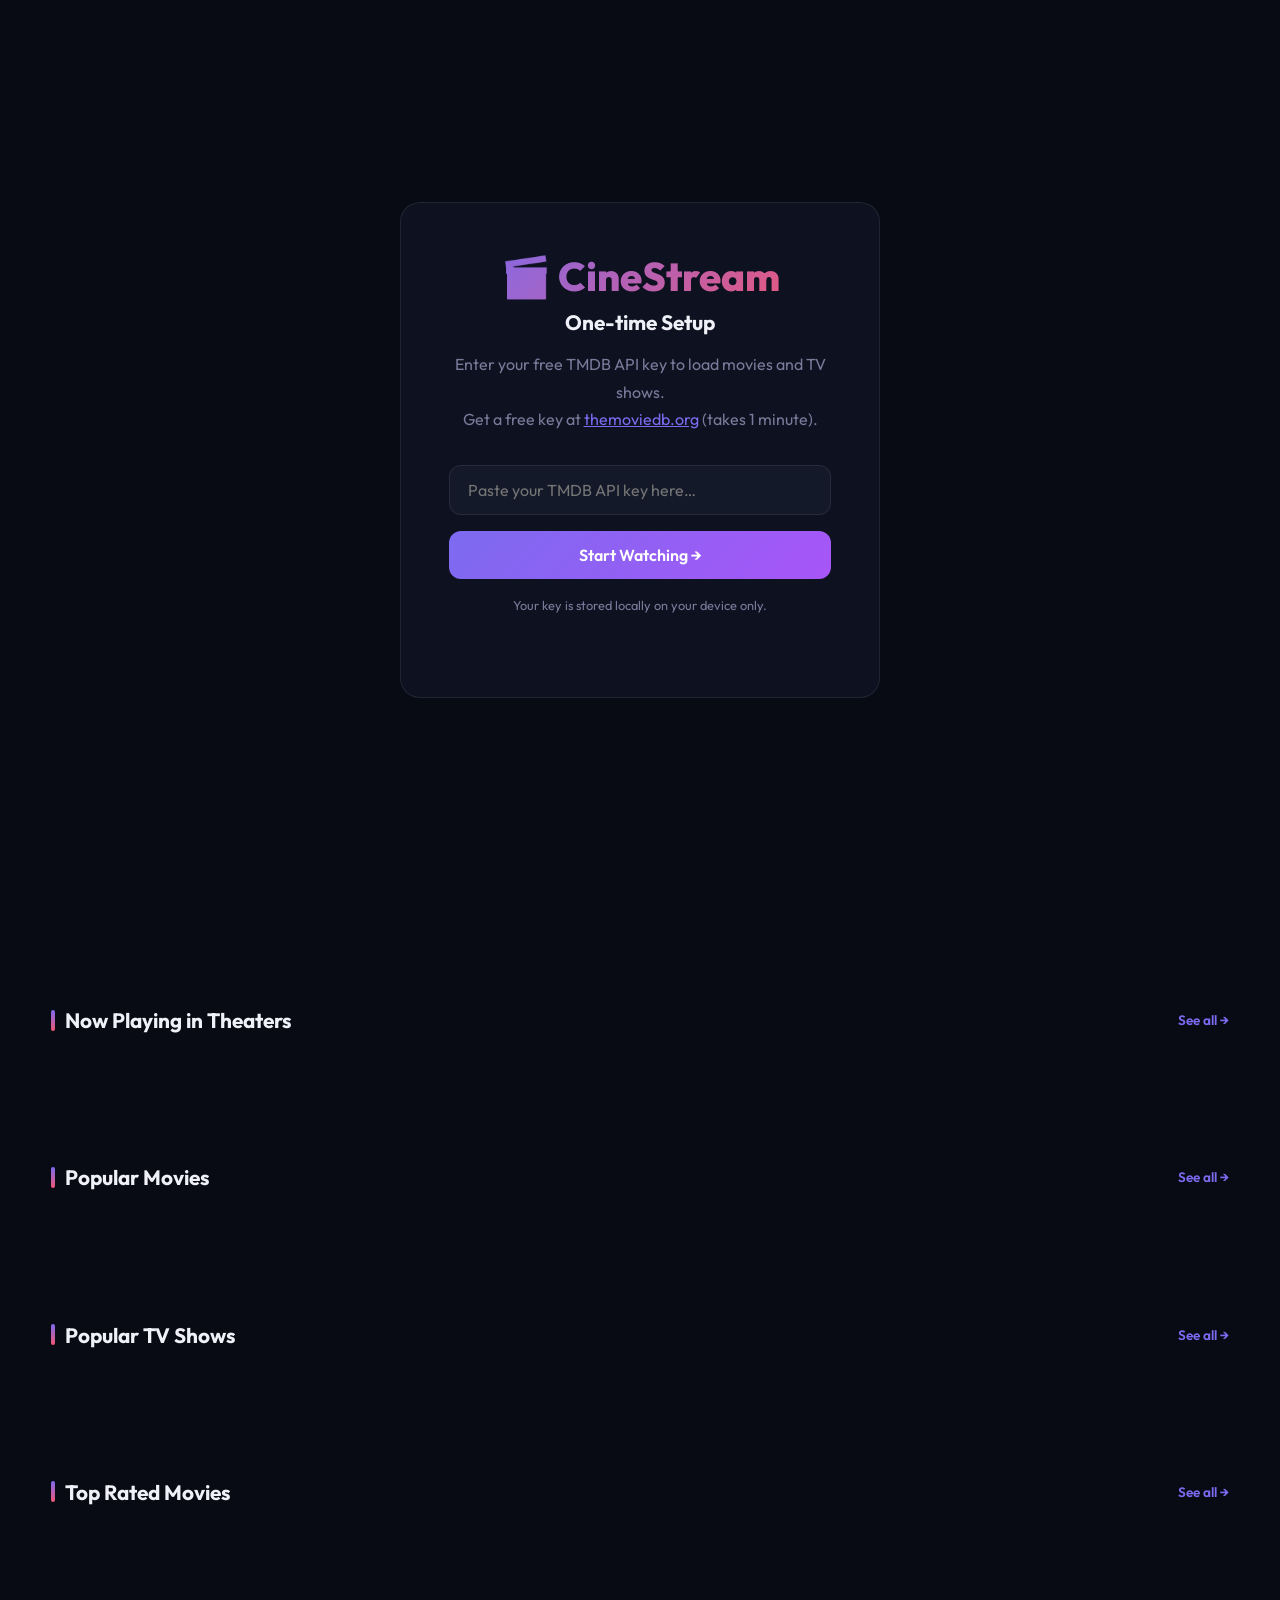
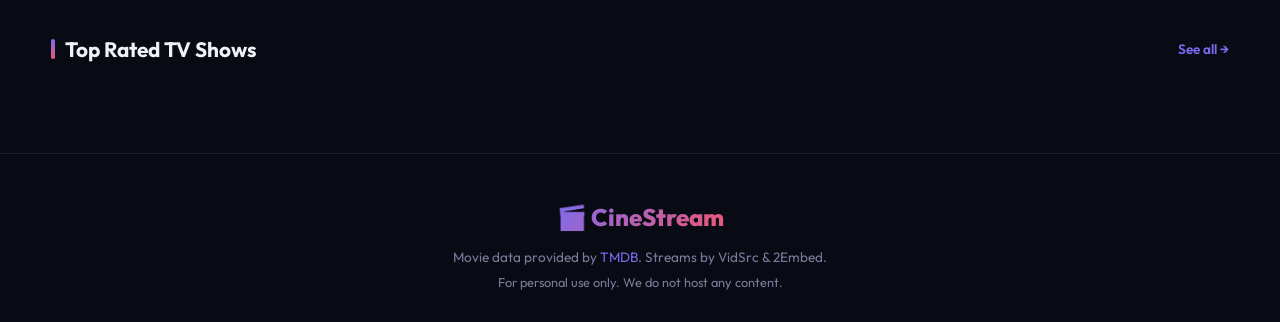
==== index.html @ 833c5411 "🎬 Initial commit: CineStream - free movie streaming site" ====
<!DOCTYPE html>
<html lang="en">
<head>
<meta charset="UTF-8"/>
<meta name="viewport" content="width=device-width,initial-scale=1"/>
<title>CineStream – Free Movies & TV Shows</title>
<meta name="description" content="Watch free movies and TV shows online in HD. No signup required."/>
<link rel="stylesheet" href="css/style.css"/>
<link rel="icon" href="data:image/svg+xml,<svg xmlns='http://www.w3.org/2000/svg' viewBox='0 0 100 100'><text y='.9em' font-size='90'>🎬</text></svg>"/>
</head>
<body>

<!-- Setup Screen -->
<div class="setup-screen" id="setupScreen">
  <div class="setup-card">
    <div class="logo-big">🎬 CineStream</div>
    <h2 style="font-size:1.3rem;margin-top:.5rem">One-time Setup</h2>
    <p>Enter your free TMDB API key to load movies and TV shows.<br/>
    Get a free key at <a href="https://www.themoviedb.org/settings/api" target="_blank">themoviedb.org</a> (takes 1 minute).</p>
    <input class="setup-input" id="apiKeyInput" type="text" placeholder="Paste your TMDB API key here…"/>
    <button class="btn-primary" onclick="submitApiKey()">Start Watching →</button>
    <p class="setup-note">Your key is stored locally on your device only.</p>
  </div>
</div>

<!-- Navbar -->
<nav class="navbar" id="navbar">
  <a href="index.html" class="nav-logo">
    <svg width="28" height="28" viewBox="0 0 28 28" fill="none"><circle cx="14" cy="14" r="14" fill="url(#g1)"/><path d="M10 9l10 5-10 5V9z" fill="white"/><defs><linearGradient id="g1" x1="0" y1="0" x2="28" y2="28"><stop stop-color="#7c6bf0"/><stop offset="1" stop-color="#f05674"/></linearGradient></defs></svg>
    CineStream
  </a>
  <ul class="nav-links">
    <li><a href="index.html" class="active">Home</a></li>
    <li><a href="search.html?type=movie">Movies</a></li>
    <li><a href="search.html?type=tv">TV Shows</a></li>
  </ul>
  <div class="nav-right">
    <a href="search.html" class="nav-search-btn" title="Search">🔍</a>
  </div>
</nav>

<!-- Hero -->
<section class="hero" id="hero">
  <div class="hero-bg" id="heroBg"></div>
  <div class="hero-content" id="heroContent">
    <div class="hero-badge">🔥 Trending Now</div>
    <h1 id="heroTitle">Loading…</h1>
    <div class="hero-meta" id="heroMeta"></div>
    <p class="hero-overview" id="heroOverview"></p>
    <div class="hero-btns">
      <a href="#" class="btn-watch" id="heroWatch">▶ Watch Now</a>
      <a href="#" class="btn-info" id="heroInfo">ℹ More Info</a>
    </div>
  </div>
  <div class="hero-dots" id="heroDots"></div>
</section>

<main id="mainContent">
  <!-- Trending -->
  <section class="section">
    <div class="section-header">
      <h2 class="section-title">Trending This Week</h2>
      <a href="search.html" class="see-all">See all →</a>
    </div>
    <div class="row-wrapper">
      <button class="scroll-btn prev" onclick="scrollRow('trending',-1)">‹</button>
      <div class="row-track" id="trending"></div>
      <button class="scroll-btn next" onclick="scrollRow('trending',1)">›</button>
    </div>
  </section>

  <!-- Now Playing -->
  <section class="section">
    <div class="section-header">
      <h2 class="section-title">Now Playing in Theaters</h2>
      <a href="search.html?type=movie" class="see-all">See all →</a>
    </div>
    <div class="row-wrapper">
      <button class="scroll-btn prev" onclick="scrollRow('nowPlaying',-1)">‹</button>
      <div class="row-track" id="nowPlaying"></div>
      <button class="scroll-btn next" onclick="scrollRow('nowPlaying',1)">›</button>
    </div>
  </section>

  <!-- Popular Movies -->
  <section class="section">
    <div class="section-header">
      <h2 class="section-title">Popular Movies</h2>
      <a href="search.html?type=movie" class="see-all">See all →</a>
    </div>
    <div class="row-wrapper">
      <button class="scroll-btn prev" onclick="scrollRow('popular',-1)">‹</button>
      <div class="row-track" id="popular"></div>
      <button class="scroll-btn next" onclick="scrollRow('popular',1)">›</button>
    </div>
  </section>

  <!-- Popular TV -->
  <section class="section">
    <div class="section-header">
      <h2 class="section-title">Popular TV Shows</h2>
      <a href="search.html?type=tv" class="see-all">See all →</a>
    </div>
    <div class="row-wrapper">
      <button class="scroll-btn prev" onclick="scrollRow('popularTV',-1)">‹</button>
      <div class="row-track" id="popularTV"></div>
      <button class="scroll-btn next" onclick="scrollRow('popularTV',1)">›</button>
    </div>
  </section>

  <!-- Top Rated -->
  <section class="section">
    <div class="section-header">
      <h2 class="section-title">Top Rated Movies</h2>
      <a href="search.html?type=movie" class="see-all">See all →</a>
    </div>
    <div class="row-wrapper">
      <button class="scroll-btn prev" onclick="scrollRow('topRated',-1)">‹</button>
      <div class="row-track" id="topRated"></div>
      <button class="scroll-btn next" onclick="scrollRow('topRated',1)">›</button>
    </div>
  </section>

  <!-- Top Rated TV -->
  <section class="section">
    <div class="section-header">
      <h2 class="section-title">Top Rated TV Shows</h2>
      <a href="search.html?type=tv" class="see-all">See all →</a>
    </div>
    <div class="row-wrapper">
      <button class="scroll-btn prev" onclick="scrollRow('topRatedTV',-1)">‹</button>
      <div class="row-track" id="topRatedTV"></div>
      <button class="scroll-btn next" onclick="scrollRow('topRatedTV',1)">›</button>
    </div>
  </section>
</main>

<footer>
  <div class="footer-logo">🎬 CineStream</div>
  <p>Movie data provided by <a href="https://www.themoviedb.org" target="_blank">TMDB</a>. Streams by VidSrc & 2Embed.</p>
  <p style="margin-top:.5rem;font-size:.8rem">For personal use only. We do not host any content.</p>
</footer>

<script src="js/api.js"></script>
<script src="js/utils.js"></script>
<script>
// ── Setup ──────────────────────────────────────────────────────────────────
function submitApiKey() {
  const key = document.getElementById('apiKeyInput').value.trim();
  if (!key || key.length < 10) { showToast('Please enter a valid API key', 'error'); return; }
  localStorage.setItem('cs_api_key', key);
  document.getElementById('setupScreen').style.display = 'none';
  initHome();
}
document.addEventListener('DOMContentLoaded', () => {
  const key = localStorage.getItem('cs_api_key');
  if (key) { document.getElementById('setupScreen').style.display = 'none'; initHome(); }
  document.getElementById('apiKeyInput').addEventListener('keypress', e => { if(e.key==='Enter') submitApiKey(); });
  window.addEventListener('scroll', () => {
    document.getElementById('navbar').classList.toggle('scrolled', window.scrollY > 20);
  });
});

// ── Scroll helpers ─────────────────────────────────────────────────────────
function scrollRow(id, dir) {
  const el = document.getElementById(id);
  if (el) el.scrollBy({ left: dir * 880, behavior: 'smooth' });
}

// ── Card HTML ──────────────────────────────────────────────────────────────
function cardHTML(item) {
  const type = item.media_type || (item.title ? 'movie' : 'tv');
  const title = item.title || item.name || '';
  const year = (item.release_date || item.first_air_date || '').slice(0,4);
  const rating = item.vote_average ? item.vote_average.toFixed(1) : 'N/A';
  const poster = item.poster_path
    ? `https://image.tmdb.org/t/p/w342${item.poster_path}`
    : `https://via.placeholder.com/160x240/0e1220/7c6bf0?text=${encodeURIComponent(title)}`;
  return `
  <div class="movie-card" onclick="location.href='watch.html?id=${item.id}&type=${type}'">
    <div class="card-poster">
      <img src="${poster}" alt="${title}" loading="lazy"/>
      <div class="card-rating">⭐ ${rating}</div>
      <div class="card-type-badge">${type==='tv'?'TV':'Film'}</div>
      <div class="card-overlay">
        <div class="card-play-btn">▶</div>
      </div>
    </div>
    <div class="card-info">
      <div class="card-title">${title}</div>
      <div class="card-year">${year}</div>
    </div>
  </div>`;
}

// ── Load Row ───────────────────────────────────────────────────────────────
async function loadRow(elId, fetchFn) {
  const el = document.getElementById(elId);
  if (!el) return;
  el.innerHTML = Array(8).fill('<div class="card-skeleton"></div>').join('');
  try {
    const data = await fetchFn();
    const items = data.results || [];
    el.innerHTML = items.map(cardHTML).join('');
  } catch(e) { el.innerHTML = '<p style="color:var(--muted);padding:1rem">Failed to load.</p>'; }
}

// ── Hero ───────────────────────────────────────────────────────────────────
let heroItems = [], heroIdx = 0, heroTimer;
async function loadHero() {
  try {
    const data = await TMDB.trending('movie','week');
    heroItems = data.results.filter(m => m.backdrop_path).slice(0,8);
    renderHeroDots();
    showHero(0);
    heroTimer = setInterval(() => showHero((heroIdx+1) % heroItems.length), 7000);
  } catch(e) {}
}
function renderHeroDots() {
  const el = document.getElementById('heroDots');
  el.innerHTML = heroItems.map((_,i) =>
    `<div class="hero-dot ${i===0?'active':''}" onclick="showHero(${i})"></div>`
  ).join('');
}
function showHero(idx) {
  heroIdx = idx;
  const m = heroItems[idx];
  const bg = document.getElementById('heroBg');
  const genres = (m.genre_ids||[]).slice(0,3).map(id => GENRE_MAP[id]).filter(Boolean).join(' · ');
  bg.style.backgroundImage = `url(https://image.tmdb.org/t/p/original${m.backdrop_path})`;
  document.getElementById('heroTitle').textContent = m.title || m.name;
  document.getElementById('heroMeta').innerHTML =
    `<span class="rating">⭐ ${m.vote_average?.toFixed(1)}</span>
     <span>${(m.release_date||'').slice(0,4)}</span>
     ${genres ? `<span>${genres}</span>` : ''}`;
  document.getElementById('heroOverview').textContent = m.overview;
  document.getElementById('heroWatch').href = `watch.html?id=${m.id}&type=movie`;
  document.getElementById('heroInfo').href = `watch.html?id=${m.id}&type=movie`;
  document.querySelectorAll('.hero-dot').forEach((d,i) => d.classList.toggle('active', i===idx));
}

// ── Init ───────────────────────────────────────────────────────────────────
async function initHome() {
  loadHero();
  loadRow('trending',   () => TMDB.trending('all','week'));
  loadRow('nowPlaying', () => TMDB.nowPlaying());
  loadRow('popular',    () => TMDB.popularMovies());
  loadRow('popularTV',  () => TMDB.popularTV());
  loadRow('topRated',   () => TMDB.topRatedMovies());
  loadRow('topRatedTV', () => TMDB.topRatedTV());
}
</script>
</body>
</html>
---- css/style.css ----
@import url('https://fonts.googleapis.com/css2?family=Outfit:wght@300;400;500;600;700;800&display=swap');

:root {
  --bg: #080b14;
  --bg2: #0e1220;
  --bg3: #141929;
  --card: rgba(255,255,255,0.04);
  --card-hover: rgba(255,255,255,0.08);
  --border: rgba(255,255,255,0.08);
  --accent: #7c6bf0;
  --accent2: #a855f7;
  --accent3: #f05674;
  --gold: #f5c518;
  --text: #f0f0f8;
  --muted: #7a7a9a;
  --radius: 12px;
  --radius-lg: 20px;
  --shadow: 0 8px 32px rgba(0,0,0,0.5);
  --transition: 0.25s cubic-bezier(0.4,0,0.2,1);
  --nav-h: 68px;
}

*, *::before, *::after { box-sizing: border-box; margin: 0; padding: 0; }
html { scroll-behavior: smooth; }

body {
  font-family: 'Outfit', sans-serif;
  background: var(--bg);
  color: var(--text);
  min-height: 100vh;
  overflow-x: hidden;
}

a { color: inherit; text-decoration: none; }
img { max-width: 100%; display: block; }
button { cursor: pointer; border: none; background: none; font-family: inherit; }
input { font-family: inherit; }

/* ── Scrollbar ── */
::-webkit-scrollbar { width: 6px; height: 6px; }
::-webkit-scrollbar-track { background: var(--bg2); }
::-webkit-scrollbar-thumb { background: var(--border); border-radius: 3px; }
::-webkit-scrollbar-thumb:hover { background: var(--accent); }

/* ── Navbar ── */
.navbar {
  position: fixed; top: 0; left: 0; right: 0; z-index: 1000;
  height: var(--nav-h);
  display: flex; align-items: center;
  padding: 0 4vw;
  gap: 2rem;
  transition: background var(--transition), box-shadow var(--transition);
}
.navbar.scrolled {
  background: rgba(8,11,20,0.95);
  backdrop-filter: blur(20px);
  box-shadow: 0 1px 0 var(--border);
}
.nav-logo {
  display: flex; align-items: center; gap: 10px;
  font-size: 1.5rem; font-weight: 800;
  background: linear-gradient(135deg, var(--accent), var(--accent3));
  -webkit-background-clip: text; -webkit-text-fill-color: transparent;
  flex-shrink: 0;
}
.nav-logo svg { flex-shrink: 0; }
.nav-links {
  display: flex; gap: 1.5rem; list-style: none;
  flex: 1;
}
.nav-links a {
  color: var(--muted); font-weight: 500; font-size: 0.95rem;
  transition: color var(--transition);
  padding: 4px 0;
  position: relative;
}
.nav-links a::after {
  content: ''; position: absolute; bottom: -2px; left: 0; right: 0;
  height: 2px; background: var(--accent);
  transform: scaleX(0); transition: transform var(--transition);
}
.nav-links a:hover, .nav-links a.active { color: var(--text); }
.nav-links a:hover::after, .nav-links a.active::after { transform: scaleX(1); }
.nav-right { display: flex; align-items: center; gap: 1rem; margin-left: auto; }
.nav-search-btn {
  width: 40px; height: 40px; border-radius: 50%;
  background: var(--card); border: 1px solid var(--border);
  color: var(--muted); font-size: 1.1rem;
  display: flex; align-items: center; justify-content: center;
  transition: all var(--transition);
}
.nav-search-btn:hover { background: var(--card-hover); color: var(--text); }
.hamburger { display: none; flex-direction: column; gap: 5px; padding: 6px; }
.hamburger span { width: 22px; height: 2px; background: var(--text); border-radius: 2px; transition: all var(--transition); }

/* ── Setup Screen ── */
.setup-screen {
  position: fixed; inset: 0; z-index: 9999;
  background: var(--bg);
  display: flex; align-items: center; justify-content: center;
  flex-direction: column;
}
.setup-card {
  background: var(--bg2);
  border: 1px solid var(--border);
  border-radius: var(--radius-lg);
  padding: 3rem;
  max-width: 480px; width: 90%;
  text-align: center;
}
.setup-card .logo-big {
  font-size: 2.5rem; font-weight: 800;
  background: linear-gradient(135deg, var(--accent), var(--accent3));
  -webkit-background-clip: text; -webkit-text-fill-color: transparent;
  margin-bottom: 0.5rem;
}
.setup-card p { color: var(--muted); margin: 1rem 0 2rem; line-height: 1.7; }
.setup-card p a { color: var(--accent); text-decoration: underline; }
.setup-input {
  width: 100%; padding: 14px 18px;
  background: var(--bg3); border: 1px solid var(--border);
  border-radius: var(--radius); color: var(--text); font-size: 1rem;
  outline: none; transition: border-color var(--transition);
  margin-bottom: 1rem;
}
.setup-input:focus { border-color: var(--accent); }
.btn-primary {
  width: 100%; padding: 14px;
  background: linear-gradient(135deg, var(--accent), var(--accent2));
  color: #fff; font-size: 1rem; font-weight: 600;
  border-radius: var(--radius); transition: all var(--transition);
}
.btn-primary:hover { opacity: 0.9; transform: translateY(-1px); box-shadow: 0 8px 24px rgba(124,107,240,0.4); }
.setup-note { font-size: 0.8rem; color: var(--muted); margin-top: 1rem; }

/* ── Hero ── */
.hero {
  position: relative; height: 90vh; min-height: 520px;
  display: flex; align-items: flex-end;
  overflow: hidden;
}
.hero-bg {
  position: absolute; inset: 0;
  background-size: cover; background-position: center top;
  transition: opacity 0.8s ease;
}
.hero-bg::after {
  content: ''; position: absolute; inset: 0;
  background: linear-gradient(to top, var(--bg) 0%, rgba(8,11,20,0.6) 40%, rgba(8,11,20,0.2) 70%, transparent 100%);
}
.hero-content {
  position: relative; z-index: 1;
  padding: 0 5vw 5vh;
  max-width: 720px;
}
.hero-badge {
  display: inline-flex; align-items: center; gap: 6px;
  background: rgba(124,107,240,0.2); border: 1px solid rgba(124,107,240,0.4);
  color: var(--accent); padding: 4px 14px; border-radius: 100px;
  font-size: 0.8rem; font-weight: 600; letter-spacing: 0.05em; text-transform: uppercase;
  margin-bottom: 1rem;
}
.hero h1 {
  font-size: clamp(2rem, 5vw, 4rem); font-weight: 800; line-height: 1.1;
  margin-bottom: 1rem;
  text-shadow: 0 2px 20px rgba(0,0,0,0.5);
}
.hero-meta {
  display: flex; align-items: center; gap: 1.2rem;
  font-size: 0.9rem; color: var(--muted); margin-bottom: 1.5rem; flex-wrap: wrap;
}
.hero-meta .rating { color: var(--gold); font-weight: 700; }
.hero-overview {
  color: rgba(240,240,248,0.8); line-height: 1.7;
  max-width: 550px; margin-bottom: 2rem;
  display: -webkit-box; -webkit-line-clamp: 3; -webkit-box-orient: vertical; overflow: hidden;
}
.hero-btns { display: flex; gap: 1rem; flex-wrap: wrap; }
.btn-watch {
  display: inline-flex; align-items: center; gap: 10px;
  padding: 14px 28px;
  background: linear-gradient(135deg, var(--accent), var(--accent2));
  color: #fff; font-size: 1rem; font-weight: 700;
  border-radius: var(--radius); transition: all var(--transition);
}
.btn-watch:hover { transform: translateY(-2px); box-shadow: 0 12px 32px rgba(124,107,240,0.5); }
.btn-info {
  display: inline-flex; align-items: center; gap: 10px;
  padding: 14px 28px;
  background: rgba(255,255,255,0.1); backdrop-filter: blur(10px);
  border: 1px solid rgba(255,255,255,0.15);
  color: var(--text); font-size: 1rem; font-weight: 600;
  border-radius: var(--radius); transition: all var(--transition);
}
.btn-info:hover { background: rgba(255,255,255,0.18); }
.hero-dots {
  position: absolute; bottom: 2.5rem; right: 5vw;
  display: flex; gap: 8px; z-index: 1;
}
.hero-dot {
  width: 8px; height: 8px; border-radius: 50%;
  background: rgba(255,255,255,0.3); cursor: pointer;
  transition: all var(--transition);
}
.hero-dot.active { background: var(--accent); width: 24px; border-radius: 4px; }

/* ── Section / Rows ── */
.section { padding: 2.5rem 0; }
.section-header {
  display: flex; align-items: center; justify-content: space-between;
  padding: 0 4vw; margin-bottom: 1.2rem;
}
.section-title {
  font-size: 1.3rem; font-weight: 700;
  display: flex; align-items: center; gap: 10px;
}
.section-title::before {
  content: ''; display: block;
  width: 4px; height: 1.3rem; border-radius: 2px;
  background: linear-gradient(to bottom, var(--accent), var(--accent3));
}
.see-all {
  font-size: 0.85rem; color: var(--accent); font-weight: 600;
  transition: opacity var(--transition);
}
.see-all:hover { opacity: 0.7; }

.row-wrapper { position: relative; }
.row-track {
  display: flex; gap: 1rem; overflow-x: auto;
  padding: 0.5rem 4vw 1.5rem;
  scroll-snap-type: x mandatory;
  -ms-overflow-style: none; scrollbar-width: none;
}
.row-track::-webkit-scrollbar { display: none; }
.scroll-btn {
  position: absolute; top: 50%; transform: translateY(-50%);
  width: 44px; height: 44px; border-radius: 50%;
  background: rgba(8,11,20,0.9); border: 1px solid var(--border);
  color: var(--text); font-size: 1.2rem;
  display: flex; align-items: center; justify-content: center;
  z-index: 2; transition: all var(--transition);
  opacity: 0;
}
.row-wrapper:hover .scroll-btn { opacity: 1; }
.scroll-btn:hover { background: var(--accent); border-color: var(--accent); }
.scroll-btn.prev { left: 0.5rem; }
.scroll-btn.next { right: 0.5rem; }

/* ── Movie Card ── */
.movie-card {
  flex: 0 0 auto;
  width: 160px;
  scroll-snap-align: start;
  cursor: pointer;
  transition: transform var(--transition);
}
.movie-card:hover { transform: scale(1.05); }
.movie-card:hover .card-overlay { opacity: 1; }
.card-poster {
  position: relative; border-radius: var(--radius);
  overflow: hidden; aspect-ratio: 2/3;
  background: var(--bg3);
}
.card-poster img {
  width: 100%; height: 100%; object-fit: cover;
  transition: transform 0.4s ease;
}
.movie-card:hover .card-poster img { transform: scale(1.08); }
.card-overlay {
  position: absolute; inset: 0;
  background: linear-gradient(to top, rgba(0,0,0,0.9) 0%, rgba(0,0,0,0.3) 60%, transparent 100%);
  display: flex; flex-direction: column; justify-content: flex-end;
  padding: 12px; opacity: 0; transition: opacity var(--transition);
}
.card-play-btn {
  width: 44px; height: 44px; border-radius: 50%;
  background: var(--accent); color: #fff; font-size: 1.1rem;
  display: flex; align-items: center; justify-content: center;
  margin: 0 auto 8px; transition: transform var(--transition);
}
.card-play-btn:hover { transform: scale(1.1); }
.card-rating {
  position: absolute; top: 8px; right: 8px;
  background: rgba(0,0,0,0.8); backdrop-filter: blur(4px);
  color: var(--gold); font-size: 0.75rem; font-weight: 700;
  padding: 3px 8px; border-radius: 100px;
}
.card-type-badge {
  position: absolute; top: 8px; left: 8px;
  background: var(--accent); color: #fff;
  font-size: 0.65rem; font-weight: 700; text-transform: uppercase;
  padding: 2px 8px; border-radius: 100px;
}
.card-info { padding: 8px 2px; }
.card-title {
  font-size: 0.88rem; font-weight: 600; line-height: 1.3;
  white-space: nowrap; overflow: hidden; text-overflow: ellipsis;
}
.card-year { font-size: 0.78rem; color: var(--muted); margin-top: 2px; }

/* Skeleton */
.card-skeleton {
  flex: 0 0 160px; aspect-ratio: 2/3;
  border-radius: var(--radius);
  background: linear-gradient(90deg, var(--bg3) 25%, var(--card-hover) 50%, var(--bg3) 75%);
  background-size: 200% 100%;
  animation: shimmer 1.5s infinite;
}
@keyframes shimmer { 0%{background-position:200% 0} 100%{background-position:-200% 0} }

/* ── Watch Page ── */
.watch-page { padding-top: var(--nav-h); }
.player-section {
  background: #000;
  position: relative;
}
.player-frame {
  width: 100%; aspect-ratio: 16/9;
  max-height: calc(100vh - var(--nav-h) - 60px);
}
.player-frame iframe {
  width: 100%; height: 100%; border: none;
  display: block;
}
.server-bar {
  background: var(--bg2);
  border-bottom: 1px solid var(--border);
  padding: 0.75rem 4vw;
  display: flex; align-items: center; gap: 1rem; flex-wrap: wrap;
}
.server-label { font-size: 0.8rem; color: var(--muted); font-weight: 600; text-transform: uppercase; letter-spacing: 0.05em; margin-right: 0.5rem; }
.server-btn {
  padding: 6px 16px;
  background: var(--card); border: 1px solid var(--border);
  color: var(--muted); font-size: 0.85rem; font-weight: 500;
  border-radius: 100px; transition: all var(--transition);
}
.server-btn:hover, .server-btn.active {
  background: var(--accent); border-color: var(--accent); color: #fff;
}

.watch-info { padding: 3rem 5vw; max-width: 1400px; margin: 0 auto; }
.watch-layout { display: grid; grid-template-columns: 1fr 340px; gap: 3rem; }
.movie-main {}
.movie-title-row { display: flex; align-items: flex-start; gap: 1rem; flex-wrap: wrap; margin-bottom: 1rem; }
.movie-title-row h1 { font-size: 2.2rem; font-weight: 800; line-height: 1.1; flex: 1; }
.watchlist-btn {
  padding: 10px 20px;
  background: var(--card); border: 1px solid var(--border);
  color: var(--text); font-size: 0.9rem; font-weight: 600;
  border-radius: var(--radius); transition: all var(--transition);
  white-space: nowrap;
}
.watchlist-btn:hover { background: var(--card-hover); border-color: var(--accent); color: var(--accent); }
.watchlist-btn.added { background: rgba(124,107,240,0.15); border-color: var(--accent); color: var(--accent); }
.watch-meta {
  display: flex; gap: 1.2rem; flex-wrap: wrap;
  font-size: 0.9rem; color: var(--muted); margin-bottom: 1.5rem;
}
.watch-meta .rating { color: var(--gold); font-weight: 700; }
.watch-meta span { display: flex; align-items: center; gap: 4px; }
.genres-list { display: flex; gap: 8px; flex-wrap: wrap; margin-bottom: 1.5rem; }
.genre-tag {
  padding: 4px 14px;
  background: var(--card); border: 1px solid var(--border);
  border-radius: 100px; font-size: 0.8rem; color: var(--muted);
  transition: all var(--transition);
}
.genre-tag:hover { border-color: var(--accent); color: var(--accent); }
.overview-text { color: rgba(240,240,248,0.8); line-height: 1.8; margin-bottom: 2rem; }

/* Cast */
.cast-section { margin-bottom: 2.5rem; }
.subsection-title { font-size: 1.1rem; font-weight: 700; margin-bottom: 1rem; }
.cast-grid {
  display: flex; gap: 1rem; overflow-x: auto;
  padding-bottom: 0.5rem;
  -ms-overflow-style: none; scrollbar-width: none;
}
.cast-grid::-webkit-scrollbar { display: none; }
.cast-card {
  flex: 0 0 90px; text-align: center;
}
.cast-avatar {
  width: 70px; height: 70px; border-radius: 50%;
  object-fit: cover; margin: 0 auto 6px;
  background: var(--bg3);
  border: 2px solid var(--border);
}
.cast-name { font-size: 0.75rem; font-weight: 600; line-height: 1.2; }
.cast-role { font-size: 0.7rem; color: var(--muted); }

/* Sidebar */
.movie-sidebar {}
.sidebar-poster {
  width: 100%; border-radius: var(--radius-lg);
  overflow: hidden; margin-bottom: 1.5rem;
  box-shadow: 0 20px 60px rgba(0,0,0,0.6);
}
.sidebar-poster img { width: 100%; }
.sidebar-info { display: flex; flex-direction: column; gap: 0.75rem; }
.info-row { display: flex; gap: 0.5rem; font-size: 0.875rem; }
.info-label { color: var(--muted); min-width: 90px; }
.info-value { color: var(--text); font-weight: 500; flex: 1; }

/* Season selector for TV */
.season-ep-bar {
  background: var(--bg2);
  border-bottom: 1px solid var(--border);
  padding: 0.75rem 4vw;
  display: flex; align-items: center; gap: 1rem; flex-wrap: wrap;
}
.select-styled {
  padding: 8px 14px;
  background: var(--bg3); border: 1px solid var(--border);
  color: var(--text); border-radius: var(--radius);
  font-family: 'Outfit', sans-serif; font-size: 0.9rem; outline: none;
  transition: border-color var(--transition);
}
.select-styled:focus { border-color: var(--accent); }
.episodes-list { display: flex; gap: 0.5rem; flex-wrap: wrap; margin-top: 0.5rem; }
.ep-btn {
  padding: 6px 14px;
  background: var(--card); border: 1px solid var(--border);
  color: var(--muted); font-size: 0.82rem; font-weight: 500;
  border-radius: 8px; transition: all var(--transition);
}
.ep-btn:hover, .ep-btn.active {
  background: var(--accent); border-color: var(--accent); color: #fff;
}

/* ── Search Page ── */
.search-page { padding-top: var(--nav-h); min-height: 100vh; }
.search-hero { padding: 4rem 4vw 2rem; text-align: center; }
.search-hero h1 { font-size: 2rem; font-weight: 800; margin-bottom: 1.5rem; }
.search-box {
  max-width: 600px; margin: 0 auto;
  position: relative;
}
.search-box input {
  width: 100%; padding: 16px 52px 16px 20px;
  background: var(--bg2); border: 1px solid var(--border);
  border-radius: 100px; color: var(--text); font-size: 1.1rem;
  outline: none; transition: all var(--transition);
}
.search-box input:focus { border-color: var(--accent); box-shadow: 0 0 0 3px rgba(124,107,240,0.15); }
.search-box .search-icon {
  position: absolute; right: 18px; top: 50%; transform: translateY(-50%);
  color: var(--muted); font-size: 1.1rem;
}
.filter-tabs {
  display: flex; justify-content: center; gap: 0.5rem;
  padding: 1rem 4vw; flex-wrap: wrap;
}
.filter-tab {
  padding: 8px 20px;
  background: var(--card); border: 1px solid var(--border);
  color: var(--muted); font-size: 0.9rem; font-weight: 600;
  border-radius: 100px; transition: all var(--transition);
}
.filter-tab.active, .filter-tab:hover {
  background: var(--accent); border-color: var(--accent); color: #fff;
}
.search-results {
  padding: 1rem 4vw;
  display: grid;
  grid-template-columns: repeat(auto-fill, minmax(150px, 1fr));
  gap: 1.2rem;
}
.search-results .movie-card { width: 100%; }

/* ── Toast ── */
.toast {
  position: fixed; bottom: 2rem; left: 50%; transform: translateX(-50%) translateY(100px);
  background: var(--bg2); border: 1px solid var(--border);
  color: var(--text); padding: 12px 24px; border-radius: 100px;
  font-size: 0.9rem; font-weight: 500; z-index: 9999;
  transition: transform 0.3s ease, opacity 0.3s ease; opacity: 0;
  white-space: nowrap; box-shadow: var(--shadow);
}
.toast.show { transform: translateX(-50%) translateY(0); opacity: 1; }
.toast-success { border-color: rgba(80,200,120,0.4); color: #50c878; }
.toast-error   { border-color: rgba(240,86,116,0.4);  color: var(--accent3); }

/* ── Error / Empty ── */
.error-state, .empty-state {
  text-align: center; padding: 5rem 2rem;
  color: var(--muted);
}
.error-state h2, .empty-state h2 { font-size: 1.5rem; margin-bottom: 0.5rem; color: var(--text); }

/* ── Footer ── */
footer {
  padding: 3rem 4vw 2rem;
  border-top: 1px solid var(--border);
  text-align: center; color: var(--muted); font-size: 0.85rem;
}
footer .footer-logo {
  font-size: 1.5rem; font-weight: 800; margin-bottom: 0.5rem;
  background: linear-gradient(135deg, var(--accent), var(--accent3));
  -webkit-background-clip: text; -webkit-text-fill-color: transparent;
  display: inline-block;
}
footer p { margin-top: 0.5rem; }
footer a { color: var(--accent); }

/* ── Related section ── */
.similar-section { margin-top: 3rem; }
.similar-grid {
  display: grid;
  grid-template-columns: repeat(auto-fill, minmax(140px, 1fr));
  gap: 1rem;
}
.similar-grid .movie-card { width: 100%; }

/* ── Responsive ── */
@media (max-width: 900px) {
  .watch-layout { grid-template-columns: 1fr; }
  .movie-sidebar { display: none; }
}
@media (max-width: 640px) {
  .nav-links { display: none; }
  .hamburger { display: flex; }
  .hero h1 { font-size: 1.8rem; }
  .hero-overview { -webkit-line-clamp: 2; }
  .movie-card { width: 130px; }
  .card-skeleton { flex: 0 0 130px; }
  .watch-info { padding: 1.5rem 4vw; }
  .movie-title-row h1 { font-size: 1.5rem; }
  .search-results { grid-template-columns: repeat(auto-fill, minmax(120px, 1fr)); }
}
@media (min-width: 1400px) {
  .movie-card { width: 185px; }
}
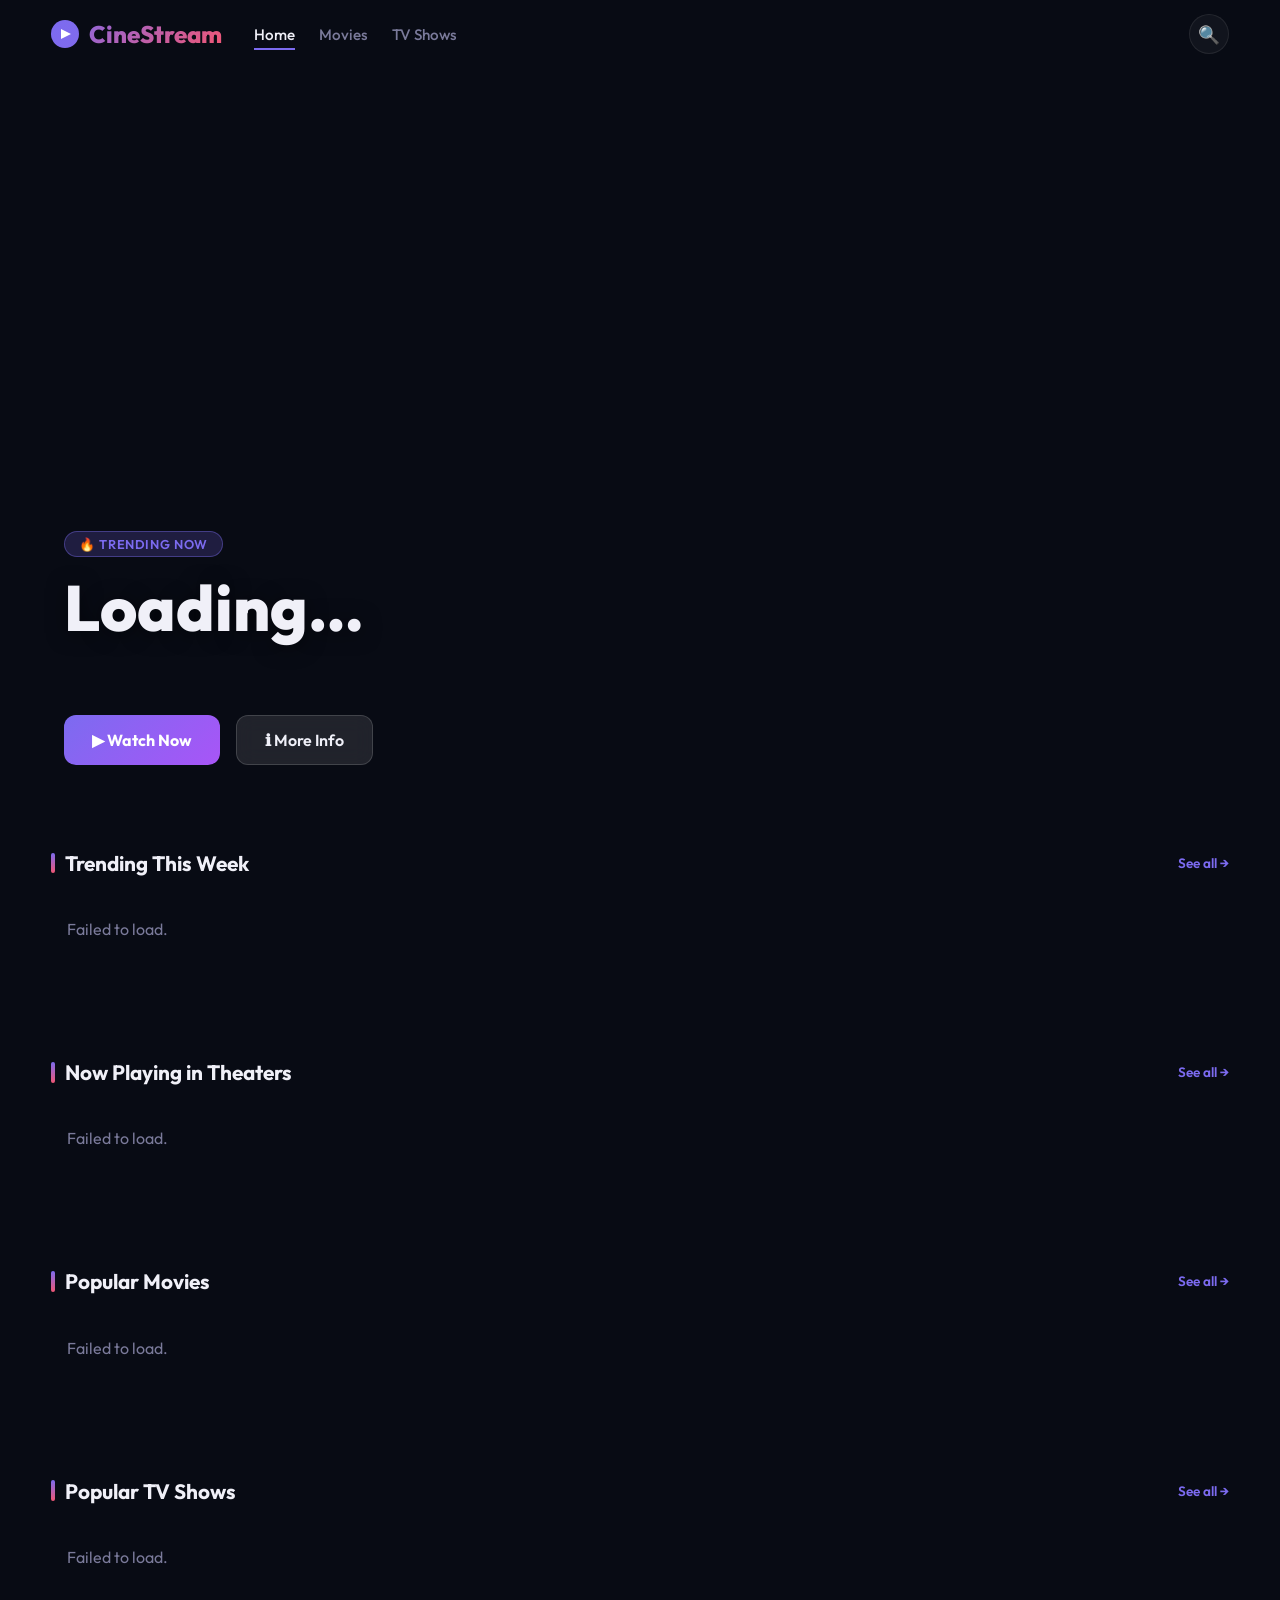
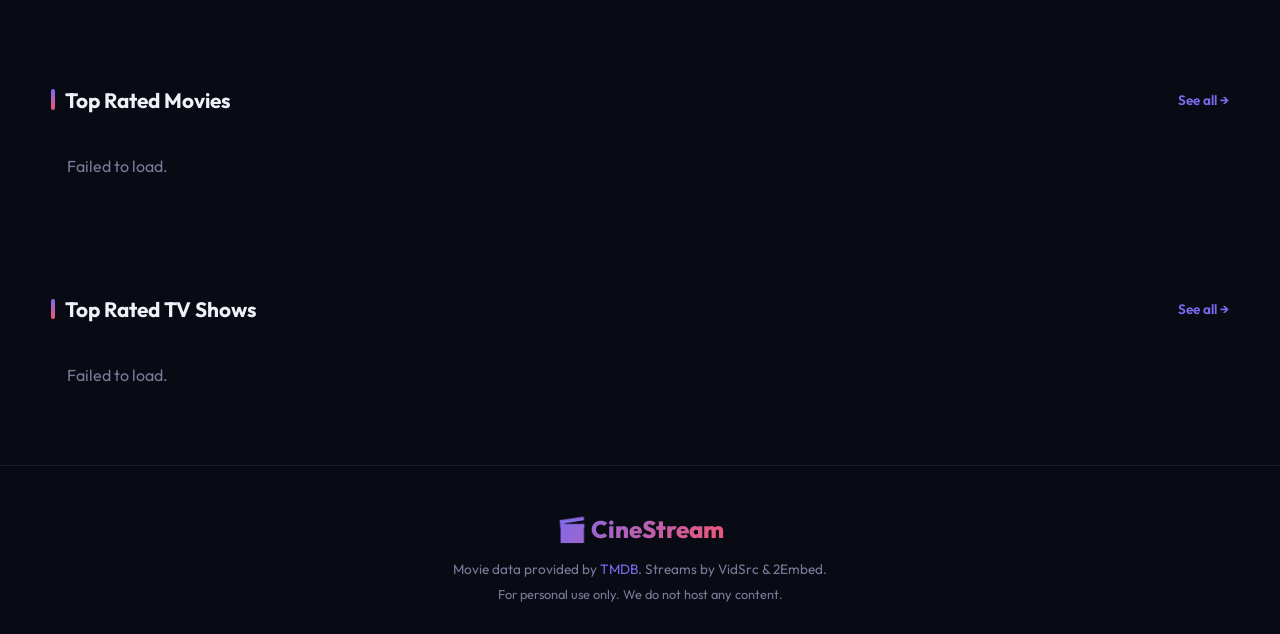
==== commit 41068cc8: "Removed TMDB API key requirement and setup screen, hardcoded generic key" ====
--- a/index.html
+++ b/index.html
@@ -10,18 +10,6 @@
 </head>
 <body>
 
-<!-- Setup Screen -->
-<div class="setup-screen" id="setupScreen">
-  <div class="setup-card">
-    <div class="logo-big">🎬 CineStream</div>
-    <h2 style="font-size:1.3rem;margin-top:.5rem">One-time Setup</h2>
-    <p>Enter your free TMDB API key to load movies and TV shows.<br/>
-    Get a free key at <a href="https://www.themoviedb.org/settings/api" target="_blank">themoviedb.org</a> (takes 1 minute).</p>
-    <input class="setup-input" id="apiKeyInput" type="text" placeholder="Paste your TMDB API key here…"/>
-    <button class="btn-primary" onclick="submitApiKey()">Start Watching →</button>
-    <p class="setup-note">Your key is stored locally on your device only.</p>
-  </div>
-</div>
 
 <!-- Navbar -->
 <nav class="navbar" id="navbar">
@@ -145,17 +133,9 @@
 <script src="js/utils.js"></script>
 <script>
 // ── Setup ──────────────────────────────────────────────────────────────────
-function submitApiKey() {
-  const key = document.getElementById('apiKeyInput').value.trim();
-  if (!key || key.length < 10) { showToast('Please enter a valid API key', 'error'); return; }
-  localStorage.setItem('cs_api_key', key);
-  document.getElementById('setupScreen').style.display = 'none';
+document.addEventListener('DOMContentLoaded', () => {
   initHome();
-}
-document.addEventListener('DOMContentLoaded', () => {
-  const key = localStorage.getItem('cs_api_key');
-  if (key) { document.getElementById('setupScreen').style.display = 'none'; initHome(); }
-  document.getElementById('apiKeyInput').addEventListener('keypress', e => { if(e.key==='Enter') submitApiKey(); });
+
   window.addEventListener('scroll', () => {
     document.getElementById('navbar').classList.toggle('scrolled', window.scrollY > 20);
   });
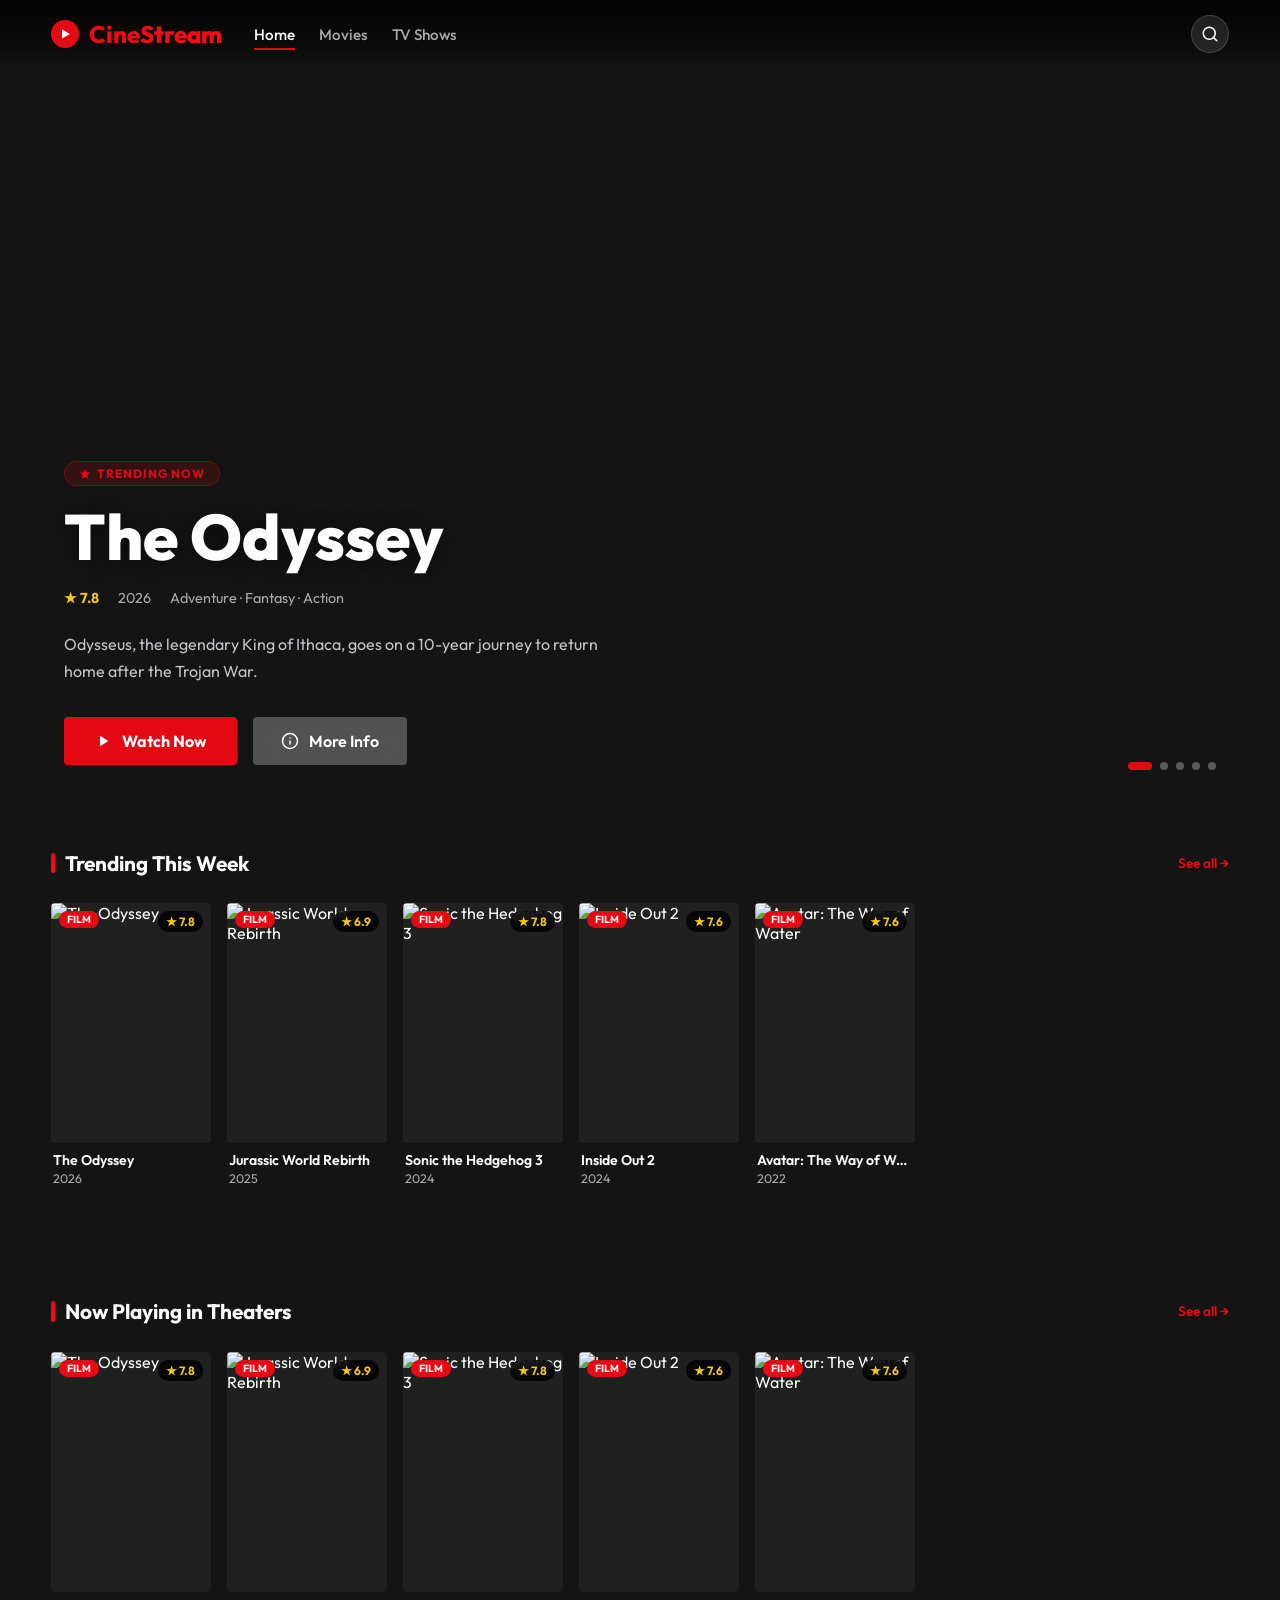
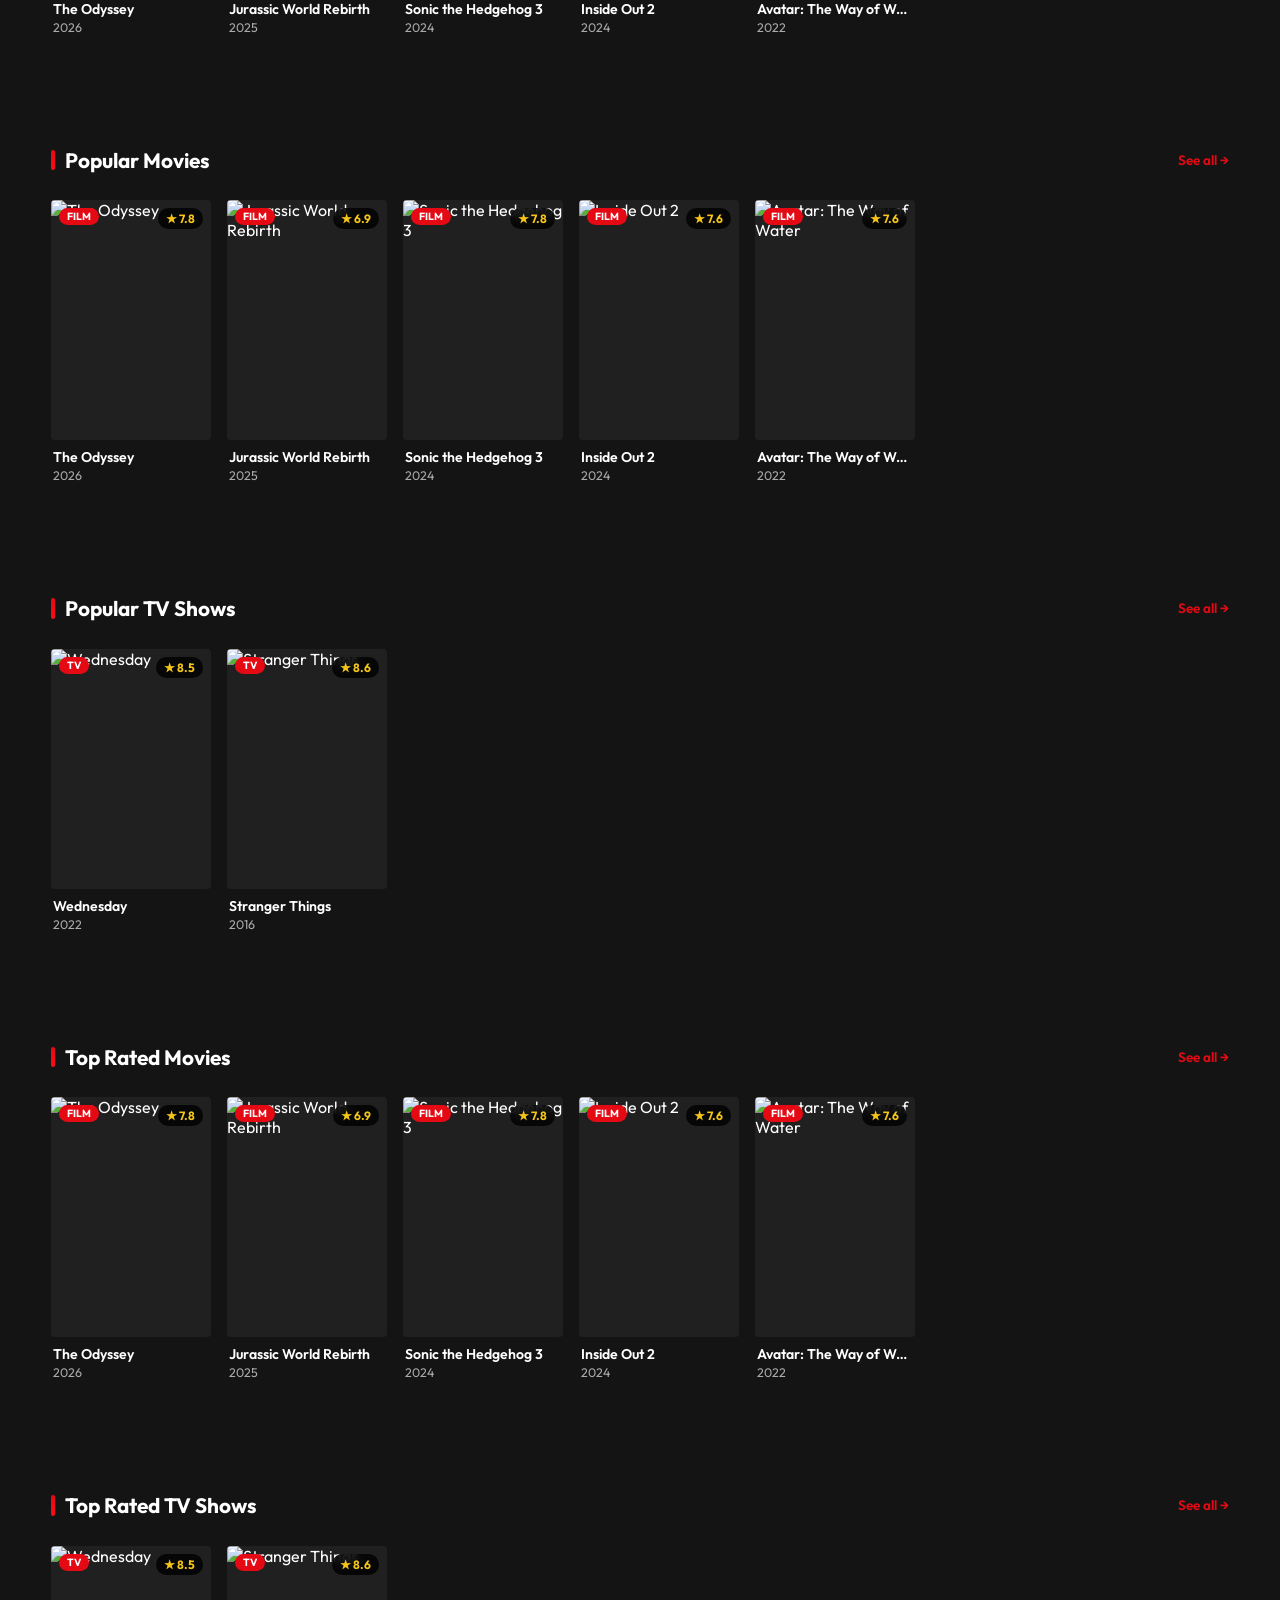
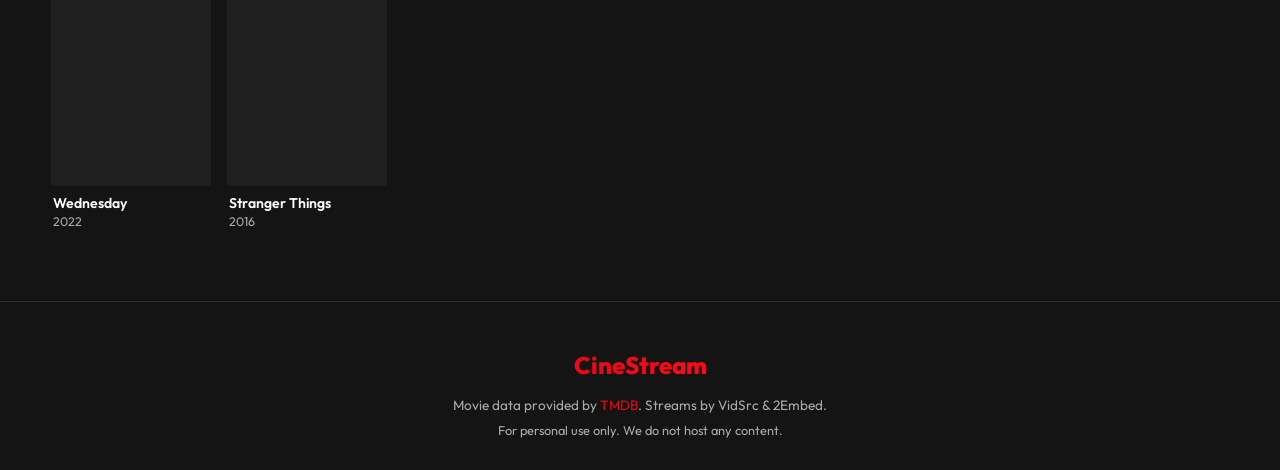
==== commit 7e0a5036: "fix: public loading + navbar always visible + SVG icons + hero gradient - Remove file:// gate from T" ====
--- a/index.html
+++ b/index.html
@@ -14,7 +14,11 @@
 <!-- Navbar -->
 <nav class="navbar" id="navbar">
   <a href="index.html" class="nav-logo">
-    <svg width="28" height="28" viewBox="0 0 28 28" fill="none"><circle cx="14" cy="14" r="14" fill="url(#g1)"/><path d="M10 9l10 5-10 5V9z" fill="white"/><defs><linearGradient id="g1" x1="0" y1="0" x2="28" y2="28"><stop stop-color="#7c6bf0"/><stop offset="1" stop-color="#f05674"/></linearGradient></defs></svg>
+    <svg width="28" height="28" viewBox="0 0 28 28" fill="none">
+      <circle cx="14" cy="14" r="14" fill="url(#g1)"/>
+      <path d="M11 9.5l8 4.5-8 4.5V9.5z" fill="white"/>
+      <defs><linearGradient id="g1" x1="0" y1="0" x2="28" y2="28"><stop stop-color="#E50914"/><stop offset="1" stop-color="#b81d24"/></linearGradient></defs>
+    </svg>
     CineStream
   </a>
   <ul class="nav-links">
@@ -23,7 +27,11 @@
     <li><a href="search.html?type=tv">TV Shows</a></li>
   </ul>
   <div class="nav-right">
-    <a href="search.html" class="nav-search-btn" title="Search">🔍</a>
+    <a href="search.html" class="nav-search-btn" title="Search">
+      <svg viewBox="0 0 24 24" fill="none" stroke="currentColor" stroke-width="2" stroke-linecap="round" stroke-linejoin="round">
+        <circle cx="11" cy="11" r="8"/><path d="m21 21-4.35-4.35"/>
+      </svg>
+    </a>
   </div>
 </nav>
 
@@ -31,13 +39,22 @@
 <section class="hero" id="hero">
   <div class="hero-bg" id="heroBg"></div>
   <div class="hero-content" id="heroContent">
-    <div class="hero-badge">🔥 Trending Now</div>
+    <div class="hero-badge" id="heroBadge">
+      <svg viewBox="0 0 24 24" fill="currentColor" width="12" height="12"><path d="M12 2l3.09 6.26L22 9.27l-5 4.87 1.18 6.88L12 17.77l-6.18 3.25L7 14.14 2 9.27l6.91-1.01L12 2z"/></svg>
+      Trending Now
+    </div>
     <h1 id="heroTitle">Loading…</h1>
     <div class="hero-meta" id="heroMeta"></div>
     <p class="hero-overview" id="heroOverview"></p>
     <div class="hero-btns">
-      <a href="#" class="btn-watch" id="heroWatch">▶ Watch Now</a>
-      <a href="#" class="btn-info" id="heroInfo">ℹ More Info</a>
+      <a href="#" class="btn-watch" id="heroWatch">
+        <svg viewBox="0 0 24 24" fill="currentColor"><path d="M8 5v14l11-7z"/></svg>
+        Watch Now
+      </a>
+      <a href="#" class="btn-info" id="heroInfo">
+        <svg viewBox="0 0 24 24" fill="none" stroke="currentColor" stroke-width="2" stroke-linecap="round"><circle cx="12" cy="12" r="10"/><line x1="12" y1="8" x2="12" y2="8"/><line x1="12" y1="12" x2="12" y2="16"/></svg>
+        More Info
+      </a>
     </div>
   </div>
   <div class="hero-dots" id="heroDots"></div>
@@ -124,7 +141,7 @@
 </main>
 
 <footer>
-  <div class="footer-logo">🎬 CineStream</div>
+  <div class="footer-logo">CineStream</div>
   <p>Movie data provided by <a href="https://www.themoviedb.org" target="_blank">TMDB</a>. Streams by VidSrc & 2Embed.</p>
   <p style="margin-top:.5rem;font-size:.8rem">For personal use only. We do not host any content.</p>
 </footer>
@@ -160,10 +177,12 @@
   <div class="movie-card" onclick="location.href='watch.html?id=${item.id}&type=${type}'">
     <div class="card-poster">
       <img src="${poster}" alt="${title}" loading="lazy"/>
-      <div class="card-rating">⭐ ${rating}</div>
+      <div class="card-rating">&#9733; ${rating}</div>
       <div class="card-type-badge">${type==='tv'?'TV':'Film'}</div>
       <div class="card-overlay">
-        <div class="card-play-btn">▶</div>
+        <div class="card-play-btn">
+          <svg viewBox="0 0 24 24" fill="currentColor"><path d="M8 5v14l11-7z"/></svg>
+        </div>
       </div>
     </div>
     <div class="card-info">
@@ -210,7 +229,7 @@
   bg.style.backgroundImage = `url(https://image.tmdb.org/t/p/original${m.backdrop_path})`;
   document.getElementById('heroTitle').textContent = m.title || m.name;
   document.getElementById('heroMeta').innerHTML =
-    `<span class="rating">⭐ ${m.vote_average?.toFixed(1)}</span>
+    `<span class="rating">&#9733; ${m.vote_average?.toFixed(1)}</span>
      <span>${(m.release_date||'').slice(0,4)}</span>
      ${genres ? `<span>${genres}</span>` : ''}`;
   document.getElementById('heroOverview').textContent = m.overview;
--- a/css/style.css
+++ b/css/style.css
@@ -1,22 +1,22 @@
 @import url('https://fonts.googleapis.com/css2?family=Outfit:wght@300;400;500;600;700;800&display=swap');
 
 :root {
-  --bg: #080b14;
-  --bg2: #0e1220;
-  --bg3: #141929;
-  --card: rgba(255,255,255,0.04);
-  --card-hover: rgba(255,255,255,0.08);
-  --border: rgba(255,255,255,0.08);
-  --accent: #7c6bf0;
-  --accent2: #a855f7;
-  --accent3: #f05674;
+  --bg: #141414;
+  --bg2: #181818;
+  --bg3: #202020;
+  --card: rgba(255,255,255,0.06);
+  --card-hover: rgba(255,255,255,0.1);
+  --border: rgba(255,255,255,0.1);
+  --accent: #E50914;
+  --accent2: #b81d24;
+  --accent3: #ff0a16;
   --gold: #f5c518;
-  --text: #f0f0f8;
-  --muted: #7a7a9a;
-  --radius: 12px;
-  --radius-lg: 20px;
-  --shadow: 0 8px 32px rgba(0,0,0,0.5);
-  --transition: 0.25s cubic-bezier(0.4,0,0.2,1);
+  --text: #ffffff;
+  --muted: #aaaaaa;
+  --radius: 4px;
+  --radius-lg: 8px;
+  --shadow: 0 12px 40px rgba(0,0,0,0.8);
+  --transition: 0.3s cubic-bezier(0.25, 0.8, 0.25, 1);
   --nav-h: 68px;
 }
 
@@ -49,11 +49,13 @@
   display: flex; align-items: center;
   padding: 0 4vw;
   gap: 2rem;
-  transition: background var(--transition), box-shadow var(--transition);
+  background: linear-gradient(to bottom, rgba(0,0,0,0.85) 0%, rgba(0,0,0,0.4) 70%, transparent 100%);
+  transition: background 0.4s ease, backdrop-filter 0.4s ease, box-shadow var(--transition);
 }
 .navbar.scrolled {
-  background: rgba(8,11,20,0.95);
-  backdrop-filter: blur(20px);
+  background: rgba(20,20,20,0.97);
+  backdrop-filter: blur(24px);
+  -webkit-backdrop-filter: blur(24px);
   box-shadow: 0 1px 0 var(--border);
 }
 .nav-logo {
@@ -83,13 +85,16 @@
 .nav-links a:hover::after, .nav-links a.active::after { transform: scaleX(1); }
 .nav-right { display: flex; align-items: center; gap: 1rem; margin-left: auto; }
 .nav-search-btn {
-  width: 40px; height: 40px; border-radius: 50%;
-  background: var(--card); border: 1px solid var(--border);
-  color: var(--muted); font-size: 1.1rem;
+  width: 38px; height: 38px; border-radius: 50%;
+  background: rgba(255,255,255,0.1); border: 1px solid rgba(255,255,255,0.15);
+  color: var(--text);
   display: flex; align-items: center; justify-content: center;
   transition: all var(--transition);
 }
-.nav-search-btn:hover { background: var(--card-hover); color: var(--text); }
+.navbar.scrolled .nav-search-btn { background: var(--card); border-color: var(--border); }
+.nav-search-btn:hover { background: var(--accent); border-color: var(--accent); color: #fff; }
+.nav-search-btn svg { width: 18px; height: 18px; }
+.nav-logo svg.icon { display:none; }
 .hamburger { display: none; flex-direction: column; gap: 5px; padding: 6px; }
 .hamburger span { width: 22px; height: 2px; background: var(--text); border-radius: 2px; transition: all var(--transition); }
 
@@ -146,7 +151,9 @@
 }
 .hero-bg::after {
   content: ''; position: absolute; inset: 0;
-  background: linear-gradient(to top, var(--bg) 0%, rgba(8,11,20,0.6) 40%, rgba(8,11,20,0.2) 70%, transparent 100%);
+  background:
+    linear-gradient(to top, var(--bg) 0%, rgba(20,20,20,0.7) 35%, rgba(20,20,20,0.15) 65%, transparent 100%),
+    linear-gradient(to right, rgba(20,20,20,0.5) 0%, transparent 60%);
 }
 .hero-content {
   position: relative; z-index: 1;
@@ -155,9 +162,9 @@
 }
 .hero-badge {
   display: inline-flex; align-items: center; gap: 6px;
-  background: rgba(124,107,240,0.2); border: 1px solid rgba(124,107,240,0.4);
+  background: rgba(229,9,20,0.15); border: 1px solid rgba(229,9,20,0.35);
   color: var(--accent); padding: 4px 14px; border-radius: 100px;
-  font-size: 0.8rem; font-weight: 600; letter-spacing: 0.05em; text-transform: uppercase;
+  font-size: 0.75rem; font-weight: 700; letter-spacing: 0.08em; text-transform: uppercase;
   margin-bottom: 1rem;
 }
 .hero h1 {
@@ -178,21 +185,24 @@
 .hero-btns { display: flex; gap: 1rem; flex-wrap: wrap; }
 .btn-watch {
   display: inline-flex; align-items: center; gap: 10px;
-  padding: 14px 28px;
-  background: linear-gradient(135deg, var(--accent), var(--accent2));
+  padding: 14px 30px;
+  background: var(--accent);
   color: #fff; font-size: 1rem; font-weight: 700;
   border-radius: var(--radius); transition: all var(--transition);
-}
-.btn-watch:hover { transform: translateY(-2px); box-shadow: 0 12px 32px rgba(124,107,240,0.5); }
+  border: none;
+}
+.btn-watch svg { width: 18px; height: 18px; flex-shrink: 0; }
+.btn-watch:hover { transform: translateY(-2px); background: #f40612; box-shadow: 0 8px 28px rgba(229,9,20,0.5); }
 .btn-info {
   display: inline-flex; align-items: center; gap: 10px;
   padding: 14px 28px;
-  background: rgba(255,255,255,0.1); backdrop-filter: blur(10px);
-  border: 1px solid rgba(255,255,255,0.15);
+  background: rgba(109,109,110,0.7); backdrop-filter: blur(10px);
+  border: none;
   color: var(--text); font-size: 1rem; font-weight: 600;
   border-radius: var(--radius); transition: all var(--transition);
 }
-.btn-info:hover { background: rgba(255,255,255,0.18); }
+.btn-info svg { width: 18px; height: 18px; flex-shrink: 0; }
+.btn-info:hover { background: rgba(109,109,110,0.9); }
 .hero-dots {
   position: absolute; bottom: 2.5rem; right: 5vw;
   display: flex; gap: 8px; z-index: 1;
@@ -275,11 +285,13 @@
 }
 .card-play-btn {
   width: 44px; height: 44px; border-radius: 50%;
-  background: var(--accent); color: #fff; font-size: 1.1rem;
+  background: rgba(229,9,20,0.9); color: #fff;
   display: flex; align-items: center; justify-content: center;
-  margin: 0 auto 8px; transition: transform var(--transition);
-}
-.card-play-btn:hover { transform: scale(1.1); }
+  margin: 0 auto 8px; transition: transform var(--transition), background var(--transition);
+  backdrop-filter: blur(4px);
+}
+.card-play-btn svg { width: 18px; height: 18px; margin-left: 2px; }
+.card-play-btn:hover { transform: scale(1.12); background: var(--accent); }
 .card-rating {
   position: absolute; top: 8px; right: 8px;
   background: rgba(0,0,0,0.8); backdrop-filter: blur(4px);
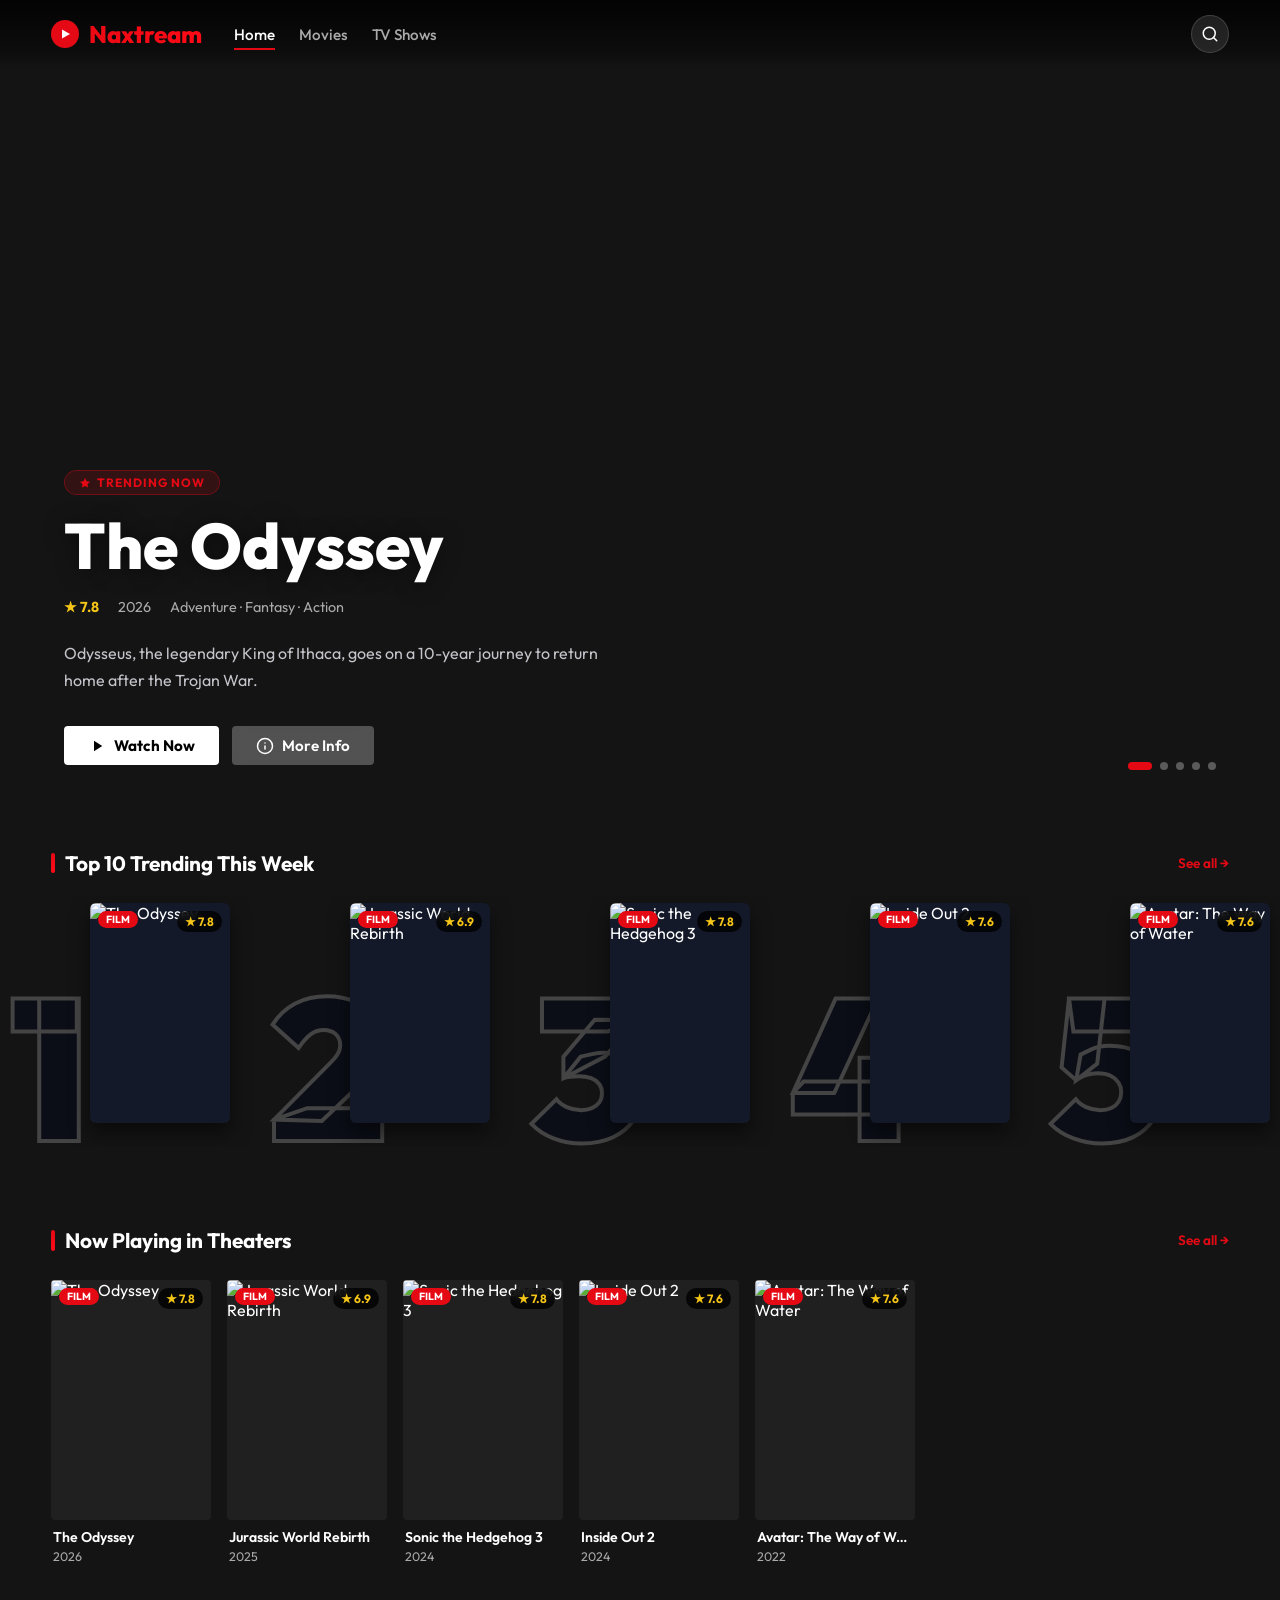
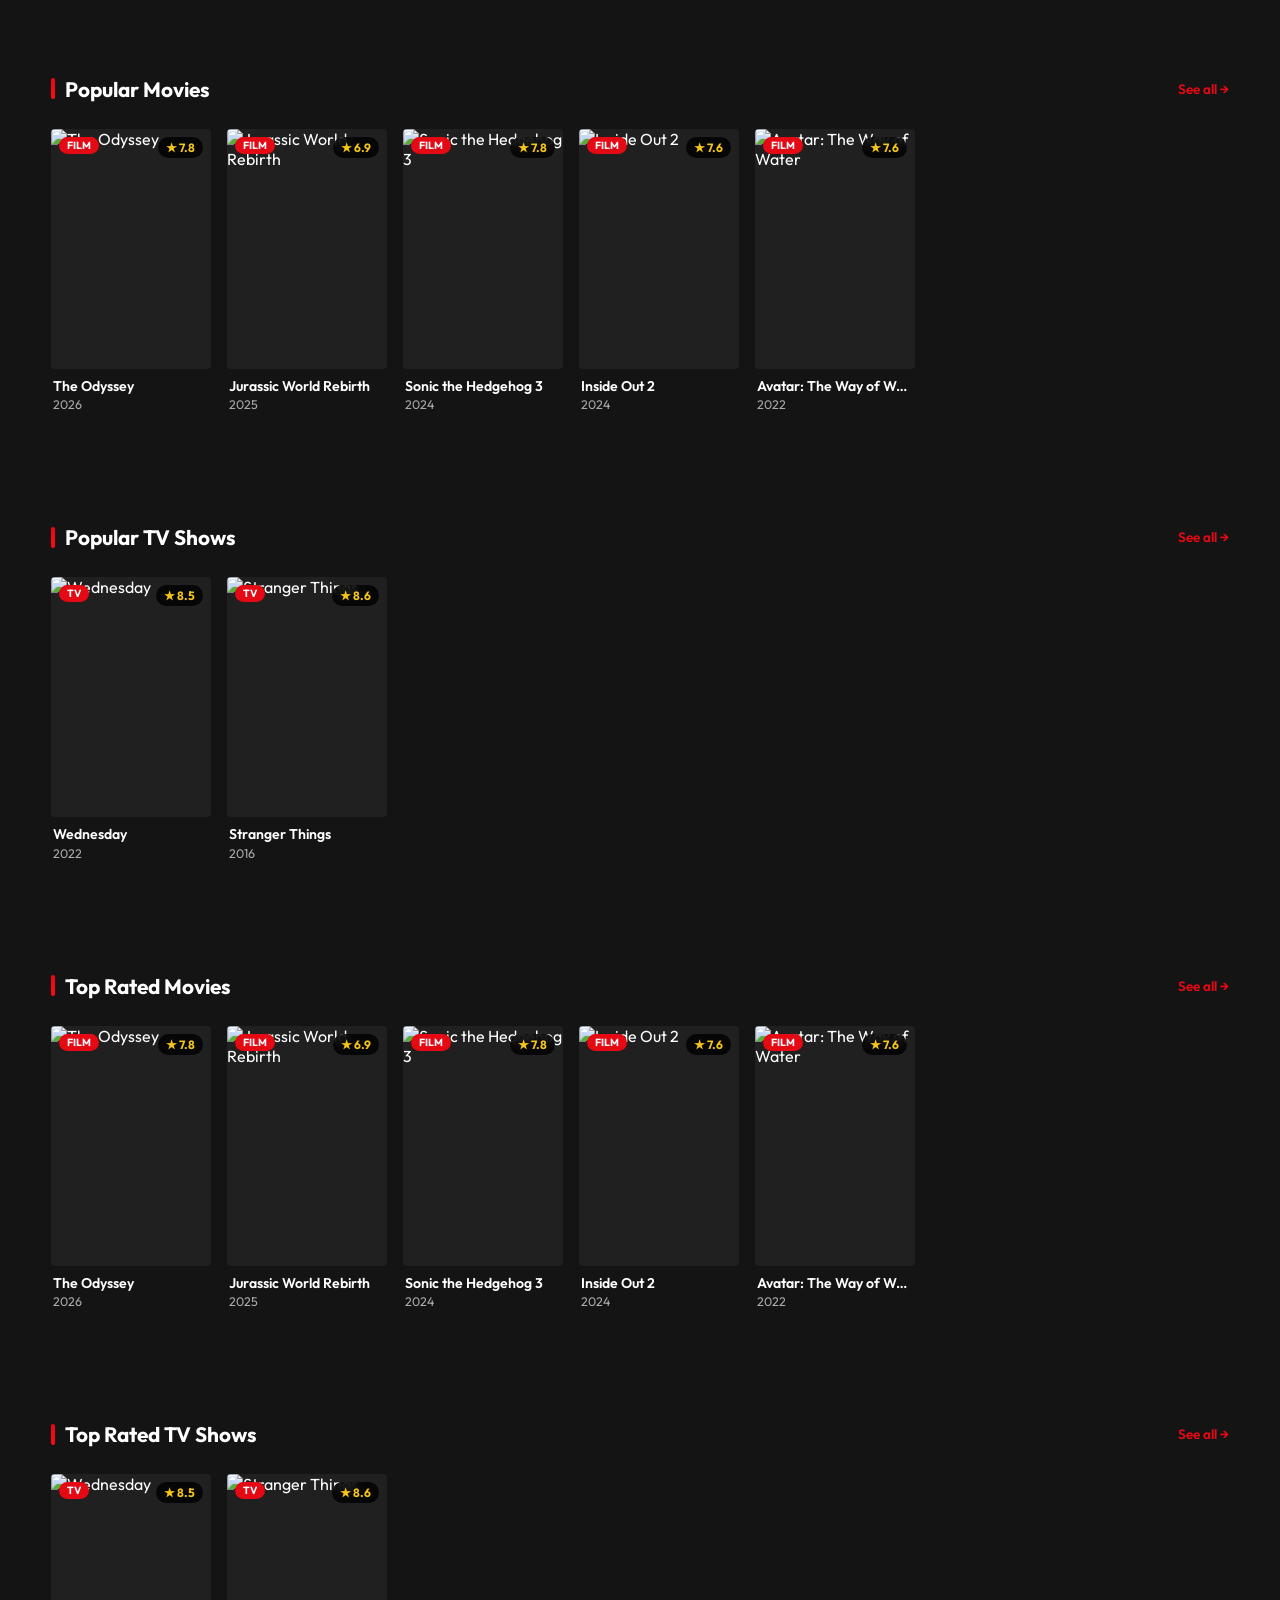
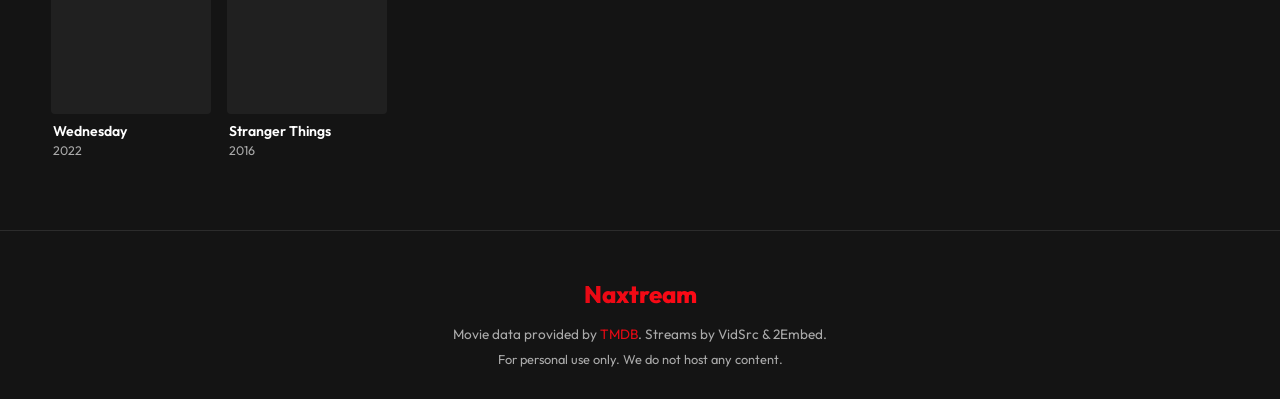
==== commit 56db90e7: "Rebrand to Naxtream: full rename, Top 10 trending row, dynamic match badges, expanded stream sources" ====
--- a/index.html
+++ b/index.html
@@ -3,7 +3,7 @@
 <head>
 <meta charset="UTF-8"/>
 <meta name="viewport" content="width=device-width,initial-scale=1"/>
-<title>CineStream – Free Movies & TV Shows</title>
+<title>Naxtream – Free Movies & TV Shows</title>
 <meta name="description" content="Watch free movies and TV shows online in HD. No signup required."/>
 <link rel="stylesheet" href="css/style.css"/>
 <link rel="icon" href="data:image/svg+xml,<svg xmlns='http://www.w3.org/2000/svg' viewBox='0 0 100 100'><text y='.9em' font-size='90'>🎬</text></svg>"/>
@@ -19,7 +19,7 @@
       <path d="M11 9.5l8 4.5-8 4.5V9.5z" fill="white"/>
       <defs><linearGradient id="g1" x1="0" y1="0" x2="28" y2="28"><stop stop-color="#E50914"/><stop offset="1" stop-color="#b81d24"/></linearGradient></defs>
     </svg>
-    CineStream
+    Naxtream
   </a>
   <ul class="nav-links">
     <li><a href="index.html" class="active">Home</a></li>
@@ -61,15 +61,39 @@
 </section>
 
 <main id="mainContent">
+  <!-- My List (Watchlist) -->
+  <section class="section" id="watchlistSection" style="display:none">
+    <div class="section-header">
+      <h2 class="section-title">My List</h2>
+    </div>
+    <div class="row-wrapper">
+      <button class="scroll-btn prev" onclick="scrollRow('watchlistRow',-1)">‹</button>
+      <div class="row-track" id="watchlistRow"></div>
+      <button class="scroll-btn next" onclick="scrollRow('watchlistRow',1)">›</button>
+    </div>
+  </section>
+
+  <!-- Liked Movies & TV Shows -->
+  <section class="section" id="likedSection" style="display:none">
+    <div class="section-header">
+      <h2 class="section-title">Liked Movies &amp; TV</h2>
+    </div>
+    <div class="row-wrapper">
+      <button class="scroll-btn prev" onclick="scrollRow('likedRow',-1)">‹</button>
+      <div class="row-track" id="likedRow"></div>
+      <button class="scroll-btn next" onclick="scrollRow('likedRow',1)">›</button>
+    </div>
+  </section>
+
   <!-- Trending -->
   <section class="section">
     <div class="section-header">
-      <h2 class="section-title">Trending This Week</h2>
+      <h2 class="section-title">Top 10 Trending This Week</h2>
       <a href="search.html" class="see-all">See all →</a>
     </div>
     <div class="row-wrapper">
       <button class="scroll-btn prev" onclick="scrollRow('trending',-1)">‹</button>
-      <div class="row-track" id="trending"></div>
+      <div class="row-track" id="trending" style="padding-left: 20px;"></div>
       <button class="scroll-btn next" onclick="scrollRow('trending',1)">›</button>
     </div>
   </section>
@@ -141,7 +165,7 @@
 </main>
 
 <footer>
-  <div class="footer-logo">CineStream</div>
+  <div class="footer-logo">Naxtream</div>
   <p>Movie data provided by <a href="https://www.themoviedb.org" target="_blank">TMDB</a>. Streams by VidSrc & 2Embed.</p>
   <p style="margin-top:.5rem;font-size:.8rem">For personal use only. We do not host any content.</p>
 </footer>
@@ -164,32 +188,31 @@
   if (el) el.scrollBy({ left: dir * 880, behavior: 'smooth' });
 }
 
-// ── Card HTML ──────────────────────────────────────────────────────────────
-function cardHTML(item) {
-  const type = item.media_type || (item.title ? 'movie' : 'tv');
-  const title = item.title || item.name || '';
-  const year = (item.release_date || item.first_air_date || '').slice(0,4);
-  const rating = item.vote_average ? item.vote_average.toFixed(1) : 'N/A';
-  const poster = item.poster_path
-    ? `https://image.tmdb.org/t/p/w342${item.poster_path}`
-    : `https://via.placeholder.com/160x240/0e1220/7c6bf0?text=${encodeURIComponent(title)}`;
-  return `
-  <div class="movie-card" onclick="location.href='watch.html?id=${item.id}&type=${type}'">
-    <div class="card-poster">
-      <img src="${poster}" alt="${title}" loading="lazy"/>
-      <div class="card-rating">&#9733; ${rating}</div>
-      <div class="card-type-badge">${type==='tv'?'TV':'Film'}</div>
-      <div class="card-overlay">
-        <div class="card-play-btn">
-          <svg viewBox="0 0 24 24" fill="currentColor"><path d="M8 5v14l11-7z"/></svg>
-        </div>
-      </div>
-    </div>
-    <div class="card-info">
-      <div class="card-title">${title}</div>
-      <div class="card-year">${year}</div>
-    </div>
-  </div>`;
+// ── Watchlist & Liked Rows ──────────────────────────────────────────────────
+function refreshWatchlistRows() {
+  const wl = getWatchlist();
+  const wlSec = document.getElementById('watchlistSection');
+  const wlRow = document.getElementById('watchlistRow');
+  if (wlSec && wlRow) {
+    if (wl.length > 0) {
+      wlSec.style.display = 'block';
+      wlRow.innerHTML = wl.map(item => cardHTML(item)).join('');
+    } else {
+      wlSec.style.display = 'none';
+    }
+  }
+
+  const liked = getLiked();
+  const likedSec = document.getElementById('likedSection');
+  const likedRow = document.getElementById('likedRow');
+  if (likedSec && likedRow) {
+    if (liked.length > 0) {
+      likedSec.style.display = 'block';
+      likedRow.innerHTML = liked.map(item => cardHTML(item)).join('');
+    } else {
+      likedSec.style.display = 'none';
+    }
+  }
 }
 
 // ── Load Row ───────────────────────────────────────────────────────────────
@@ -200,8 +223,42 @@
   try {
     const data = await fetchFn();
     const items = data.results || [];
-    el.innerHTML = items.map(cardHTML).join('');
+    el.innerHTML = items.map(item => cardHTML(item)).join('');
   } catch(e) { el.innerHTML = '<p style="color:var(--muted);padding:1rem">Failed to load.</p>'; }
+}
+
+async function loadTop10Row(elId, fetchFn) {
+  const el = document.getElementById(elId);
+  if (!el) return;
+  el.innerHTML = Array(10).fill('<div class="card-skeleton" style="width:140px;margin-left:70px"></div>').join('');
+  try {
+    const data = await fetchFn();
+    const items = (data.results || []).slice(0, 10);
+    el.innerHTML = items.map((item, idx) => {
+      const type = item.media_type || (item.title ? 'movie' : 'tv');
+      const title = item.title || item.name || '';
+      const poster = item.poster_path
+        ? `https://image.tmdb.org/t/p/w342${item.poster_path}`
+        : `https://via.placeholder.com/160x240/0e1220/7c6bf0?text=${encodeURIComponent(title)}`;
+      const rating = item.vote_average ? item.vote_average.toFixed(1) : 'N/A';
+      return `
+      <div class="top10-card" onclick="openInfoModal(${item.id}, '${type}')">
+        <div class="top10-number">${idx + 1}</div>
+        <div class="top10-poster-wrapper">
+          <img class="top10-poster" src="${poster}" alt="${title}" loading="lazy"/>
+          <div class="card-rating">&#9733; ${rating}</div>
+          <div class="card-type-badge">${type==='tv'?'TV':'Film'}</div>
+          <div class="card-overlay">
+            <div class="card-play-btn" onclick="event.stopPropagation(); location.href='watch.html?id=${item.id}&type=${type}'">
+              <svg viewBox="0 0 24 24" fill="currentColor"><path d="M8 5v14l11-7z"/></svg>
+            </div>
+          </div>
+        </div>
+      </div>`;
+    }).join('');
+  } catch(e) {
+    el.innerHTML = '<p style="color:var(--muted);padding:1rem">Failed to load Top 10.</p>';
+  }
 }
 
 // ── Hero ───────────────────────────────────────────────────────────────────
@@ -233,15 +290,24 @@
      <span>${(m.release_date||'').slice(0,4)}</span>
      ${genres ? `<span>${genres}</span>` : ''}`;
   document.getElementById('heroOverview').textContent = m.overview;
+  
+  // Play directly when clicking Watch Now
   document.getElementById('heroWatch').href = `watch.html?id=${m.id}&type=movie`;
-  document.getElementById('heroInfo').href = `watch.html?id=${m.id}&type=movie`;
+  
+  // Open details modal when clicking More Info
+  document.getElementById('heroInfo').onclick = (e) => {
+    e.preventDefault();
+    openInfoModal(m.id, 'movie');
+  };
+  
   document.querySelectorAll('.hero-dot').forEach((d,i) => d.classList.toggle('active', i===idx));
 }
 
 // ── Init ───────────────────────────────────────────────────────────────────
 async function initHome() {
   loadHero();
-  loadRow('trending',   () => TMDB.trending('all','week'));
+  refreshWatchlistRows();
+  loadTop10Row('trending', () => TMDB.trending('all','week'));
   loadRow('nowPlaying', () => TMDB.nowPlaying());
   loadRow('popular',    () => TMDB.popularMovies());
   loadRow('popularTV',  () => TMDB.popularTV());
--- a/css/style.css
+++ b/css/style.css
@@ -182,27 +182,66 @@
   max-width: 550px; margin-bottom: 2rem;
   display: -webkit-box; -webkit-line-clamp: 3; -webkit-box-orient: vertical; overflow: hidden;
 }
-.hero-btns { display: flex; gap: 1rem; flex-wrap: wrap; }
+.hero-btns {
+  display: flex;
+  gap: 0.8rem;
+  flex-wrap: nowrap;
+  align-items: center;
+}
 .btn-watch {
-  display: inline-flex; align-items: center; gap: 10px;
-  padding: 14px 30px;
-  background: var(--accent);
-  color: #fff; font-size: 1rem; font-weight: 700;
-  border-radius: var(--radius); transition: all var(--transition);
+  display: inline-flex;
+  align-items: center;
+  justify-content: center;
+  gap: 8px;
+  padding: 10px 24px;
+  background: #ffffff;
+  color: #000000;
+  font-size: 0.95rem;
+  font-weight: 700;
+  border-radius: var(--radius);
+  transition: all var(--transition);
   border: none;
-}
-.btn-watch svg { width: 18px; height: 18px; flex-shrink: 0; }
-.btn-watch:hover { transform: translateY(-2px); background: #f40612; box-shadow: 0 8px 28px rgba(229,9,20,0.5); }
+  white-space: nowrap;
+}
+.btn-watch svg {
+  width: 18px;
+  height: 18px;
+  fill: #000000;
+  flex-shrink: 0;
+}
+.btn-watch:hover {
+  transform: scale(1.03);
+  background: #e6e6e6;
+  box-shadow: 0 4px 15px rgba(255,255,255,0.25);
+}
 .btn-info {
-  display: inline-flex; align-items: center; gap: 10px;
-  padding: 14px 28px;
-  background: rgba(109,109,110,0.7); backdrop-filter: blur(10px);
+  display: inline-flex;
+  align-items: center;
+  justify-content: center;
+  gap: 8px;
+  padding: 10px 24px;
+  background: rgba(109, 109, 110, 0.7);
+  backdrop-filter: blur(8px);
+  -webkit-backdrop-filter: blur(8px);
   border: none;
-  color: var(--text); font-size: 1rem; font-weight: 600;
-  border-radius: var(--radius); transition: all var(--transition);
-}
-.btn-info svg { width: 18px; height: 18px; flex-shrink: 0; }
-.btn-info:hover { background: rgba(109,109,110,0.9); }
+  color: #ffffff;
+  font-size: 0.95rem;
+  font-weight: 600;
+  border-radius: var(--radius);
+  transition: all var(--transition);
+  white-space: nowrap;
+}
+.btn-info svg {
+  width: 18px;
+  height: 18px;
+  stroke: #ffffff;
+  fill: none;
+  flex-shrink: 0;
+}
+.btn-info:hover {
+  background: rgba(109, 109, 110, 0.9);
+  transform: scale(1.03);
+}
 .hero-dots {
   position: absolute; bottom: 2.5rem; right: 5vw;
   display: flex; gap: 8px; z-index: 1;
@@ -545,3 +584,326 @@
 @media (min-width: 1400px) {
   .movie-card { width: 185px; }
 }
+
+/* ── Modal Details Popup ── */
+.modal {
+  position: fixed;
+  inset: 0;
+  z-index: 2000;
+  background: rgba(0, 0, 0, 0.8);
+  display: flex;
+  align-items: flex-start;
+  justify-content: center;
+  opacity: 0;
+  pointer-events: none;
+  transition: opacity 0.35s cubic-bezier(0.25, 0.8, 0.25, 1);
+  overflow-y: auto;
+  padding: 3rem 1rem;
+}
+.modal.show {
+  opacity: 1;
+  pointer-events: all;
+}
+.modal-content {
+  background: #181818;
+  width: 100%;
+  max-width: 850px;
+  border-radius: 8px;
+  overflow: hidden;
+  position: relative;
+  box-shadow: var(--shadow);
+  border: 1px solid var(--border);
+  transform: translateY(60px);
+  transition: transform 0.4s cubic-bezier(0.25, 0.8, 0.25, 1);
+}
+.modal.show .modal-content {
+  transform: translateY(0);
+}
+.modal-close {
+  position: absolute;
+  top: 18px;
+  right: 18px;
+  width: 38px;
+  height: 38px;
+  border-radius: 50%;
+  background: #181818;
+  border: 1px solid var(--border);
+  color: #fff;
+  font-size: 1.5rem;
+  font-weight: 300;
+  display: flex;
+  align-items: center;
+  justify-content: center;
+  z-index: 10;
+  cursor: pointer;
+  transition: all var(--transition);
+}
+.modal-close:hover {
+  background: #282828;
+  transform: scale(1.1);
+  border-color: #fff;
+}
+.modal-hero {
+  position: relative;
+  height: 480px;
+  display: flex;
+  align-items: flex-end;
+}
+.modal-hero-bg {
+  position: absolute;
+  inset: 0;
+  background-size: cover;
+  background-position: center top;
+}
+.modal-hero-bg::after {
+  content: '';
+  position: absolute;
+  inset: 0;
+  background: 
+    linear-gradient(to top, #181818 0%, rgba(24, 24, 24, 0.6) 30%, transparent 70%),
+    linear-gradient(to right, rgba(24, 24, 24, 0.4) 0%, transparent 60%);
+}
+.modal-hero-content {
+  position: relative;
+  z-index: 1;
+  padding: 3rem;
+  width: 100%;
+}
+.modal-hero-content h2 {
+  font-size: clamp(1.8rem, 4vw, 2.8rem);
+  font-weight: 800;
+  margin-bottom: 1.5rem;
+  text-shadow: 0 2px 10px rgba(0,0,0,0.8);
+  line-height: 1.1;
+}
+.modal-hero-btns {
+  display: flex;
+  gap: 12px;
+  align-items: center;
+  flex-wrap: wrap;
+}
+.btn-play-modal {
+  display: inline-flex;
+  align-items: center;
+  justify-content: center;
+  gap: 8px;
+  padding: 10px 28px;
+  background: #ffffff;
+  color: #000000;
+  font-size: 1rem;
+  font-weight: 700;
+  border-radius: 4px;
+  transition: all var(--transition);
+  border: none;
+  cursor: pointer;
+  white-space: nowrap;
+}
+.btn-play-modal svg {
+  fill: #000000;
+}
+.btn-play-modal:hover {
+  background: #e6e6e6;
+  transform: scale(1.04);
+}
+.btn-list-modal {
+  display: inline-flex;
+  align-items: center;
+  justify-content: center;
+  gap: 8px;
+  padding: 10px 24px;
+  background: rgba(255, 255, 255, 0.1);
+  border: 1px solid rgba(255, 255, 255, 0.25);
+  color: #ffffff;
+  font-size: 0.95rem;
+  font-weight: 600;
+  border-radius: 4px;
+  transition: all var(--transition);
+  cursor: pointer;
+  white-space: nowrap;
+}
+.btn-list-modal:hover {
+  background: rgba(255, 255, 255, 0.2);
+  border-color: #fff;
+  transform: scale(1.04);
+}
+.btn-like-modal {
+  width: 44px;
+  height: 44px;
+  border-radius: 50%;
+  background: rgba(255, 255, 255, 0.1);
+  border: 1px solid rgba(255, 255, 255, 0.25);
+  color: #ffffff;
+  display: flex;
+  align-items: center;
+  justify-content: center;
+  transition: all var(--transition);
+  cursor: pointer;
+}
+.btn-like-modal:hover {
+  background: rgba(255, 255, 255, 0.2);
+  border-color: #fff;
+  transform: scale(1.06);
+}
+.btn-like-modal.liked {
+  background: rgba(229, 9, 20, 0.2);
+  border-color: var(--accent);
+  color: var(--accent);
+}
+.btn-like-modal svg {
+  fill: currentColor;
+}
+.modal-body {
+  padding: 3rem;
+  background: #181818;
+}
+.modal-meta {
+  display: flex;
+  align-items: center;
+  gap: 1.2rem;
+  margin-bottom: 1.5rem;
+  font-size: 1rem;
+}
+.modal-match {
+  color: #46d369;
+  font-weight: 700;
+}
+.modal-badge {
+  border: 1px solid rgba(255,255,255,0.4);
+  font-size: 0.75rem;
+  padding: 2px 8px;
+  border-radius: 3px;
+  font-weight: 700;
+  letter-spacing: 0.05em;
+}
+.modal-year {
+  color: #fff;
+}
+.modal-rating {
+  color: var(--gold);
+  font-weight: 700;
+}
+.modal-overview {
+  font-size: 1.1rem;
+  line-height: 1.7;
+  color: rgba(255,255,255,0.9);
+  margin-bottom: 2.5rem;
+}
+.modal-genres {
+  display: flex;
+  gap: 8px;
+  flex-wrap: wrap;
+  margin-bottom: 3rem;
+}
+.modal-similar-section h3 {
+  font-size: 1.5rem;
+  font-weight: 700;
+  margin-bottom: 1.5rem;
+}
+.modal-similar-grid {
+  display: grid;
+  grid-template-columns: repeat(auto-fill, minmax(170px, 1fr));
+  gap: 1.5rem;
+}
+.modal-similar-grid .movie-card {
+  width: 100%;
+}
+
+@media (max-width: 768px) {
+  .modal {
+    padding: 0;
+  }
+  .modal-content {
+    border-radius: 0;
+    min-height: 100vh;
+    border: none;
+    transform: translateY(100%);
+  }
+  .modal.show .modal-content {
+    transform: translateY(0);
+  }
+  .modal-hero {
+    height: 320px;
+  }
+  .modal-hero-content {
+    padding: 1.5rem;
+  }
+  .modal-body {
+    padding: 1.5rem;
+  }
+  .modal-similar-grid {
+    grid-template-columns: repeat(auto-fill, minmax(130px, 1fr));
+  }
+}
+
+/* Netflix-style Top 10 Row */
+.top10-card {
+  position: relative;
+  min-width: 220px;
+  height: 220px;
+  margin-right: 1.5rem;
+  cursor: pointer;
+  transition: transform 0.3s cubic-bezier(0.25, 0.8, 0.25, 1);
+  display: inline-block;
+  vertical-align: top;
+}
+.top10-card:hover {
+  transform: scale(1.06);
+}
+.top10-number {
+  position: absolute;
+  left: -10px;
+  bottom: -24px;
+  font-size: 200px;
+  font-weight: 900;
+  font-family: 'Outfit', 'Inter', sans-serif;
+  line-height: 0.8;
+  z-index: 1;
+  color: #0b0e17;
+  -webkit-text-stroke: 4px #444;
+  text-stroke: 4px #444;
+  user-select: none;
+  pointer-events: none;
+  transition: -webkit-text-stroke-color 0.3s ease;
+}
+.top10-card:hover .top10-number {
+  -webkit-text-stroke: 4px var(--primary);
+  text-stroke: 4px var(--primary);
+}
+.top10-poster-wrapper {
+  position: relative;
+  margin-left: 70px;
+  width: 140px;
+  height: 100%;
+  border-radius: 6px;
+  overflow: hidden;
+  z-index: 2;
+  background: #141929;
+  box-shadow: 0 10px 20px rgba(0,0,0,0.5);
+}
+.top10-poster {
+  width: 100%;
+  height: 100%;
+  object-fit: cover;
+}
+
+/* Match & HD Badges */
+.match-badge {
+  color: #46d369;
+  font-weight: 700;
+  font-size: 0.9rem;
+  margin-right: 0.5rem;
+}
+.hd-badge {
+  border: 1px solid rgba(255,255,255,0.4);
+  color: rgba(255,255,255,0.9);
+  padding: 1px 4px;
+  font-size: 0.7rem;
+  font-weight: 700;
+  border-radius: 3px;
+  letter-spacing: 0.5px;
+  display: inline-block;
+  line-height: 1;
+  vertical-align: middle;
+}
+
+
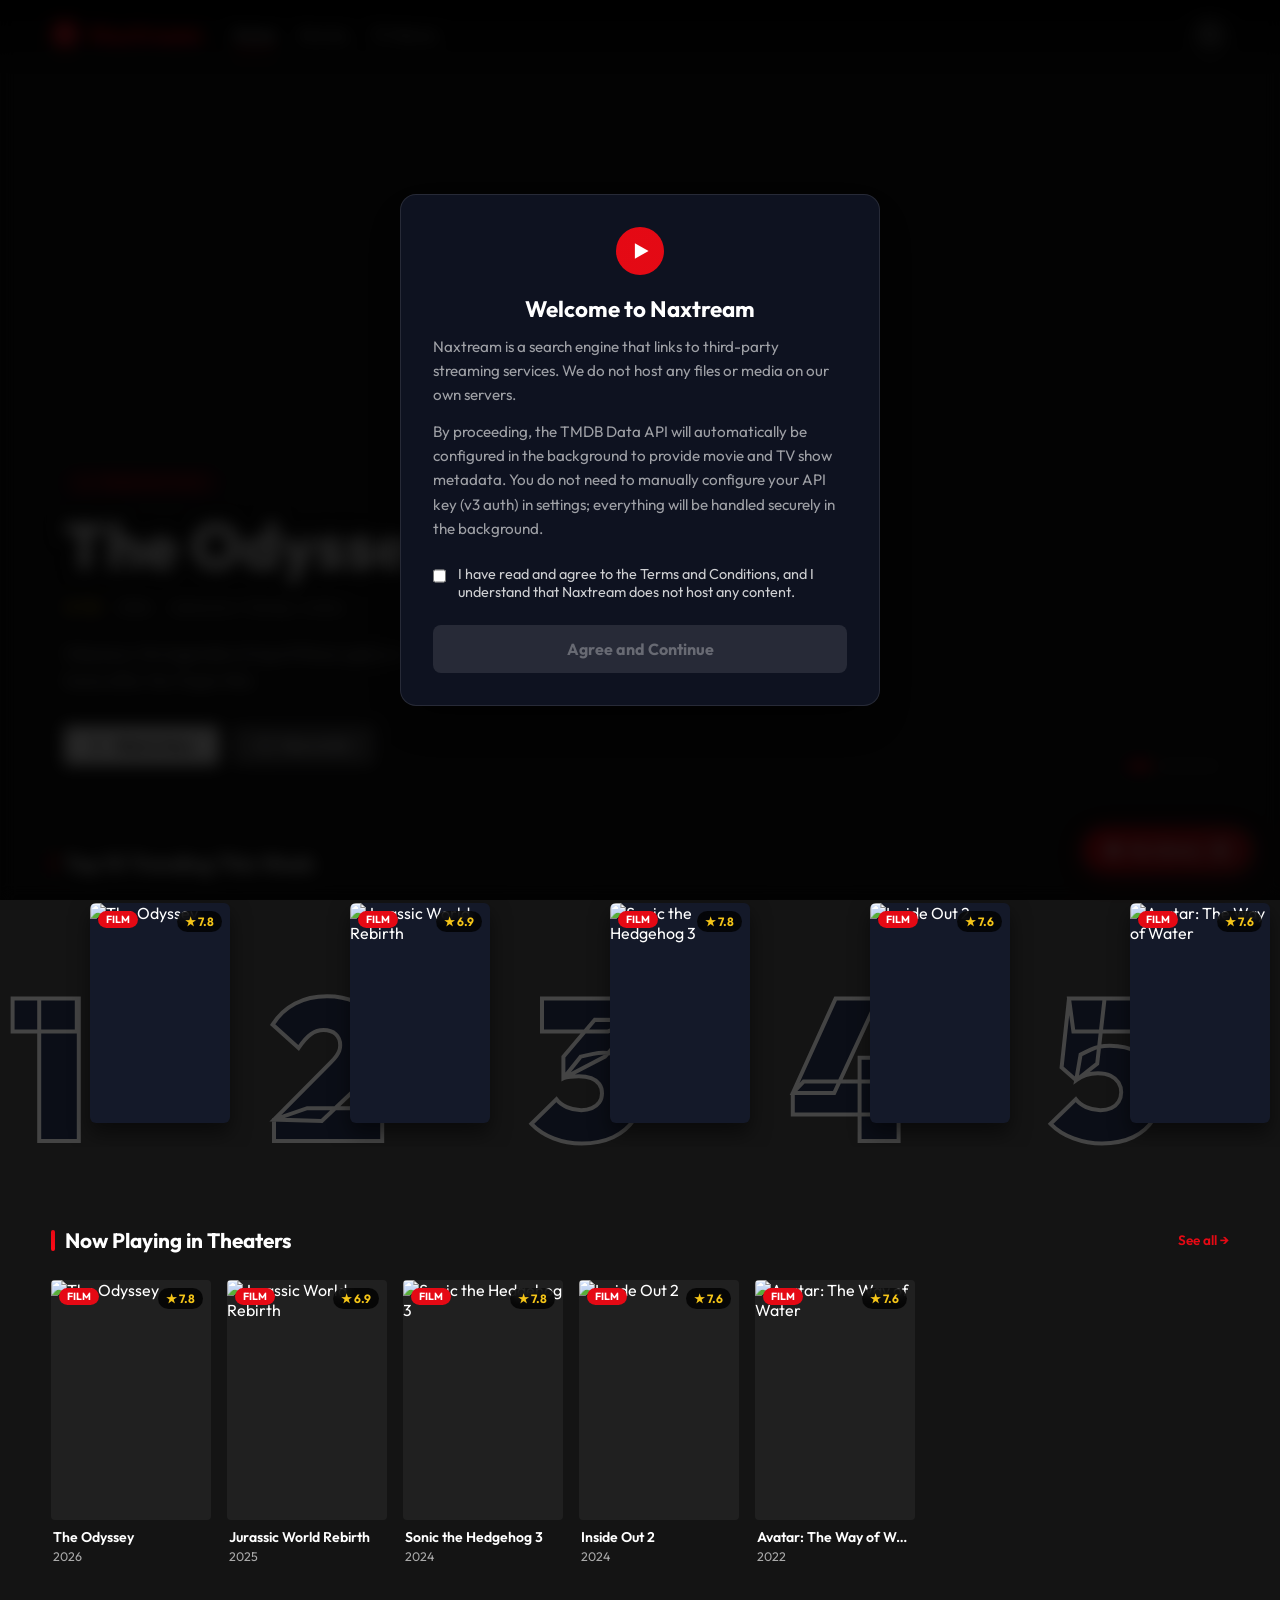
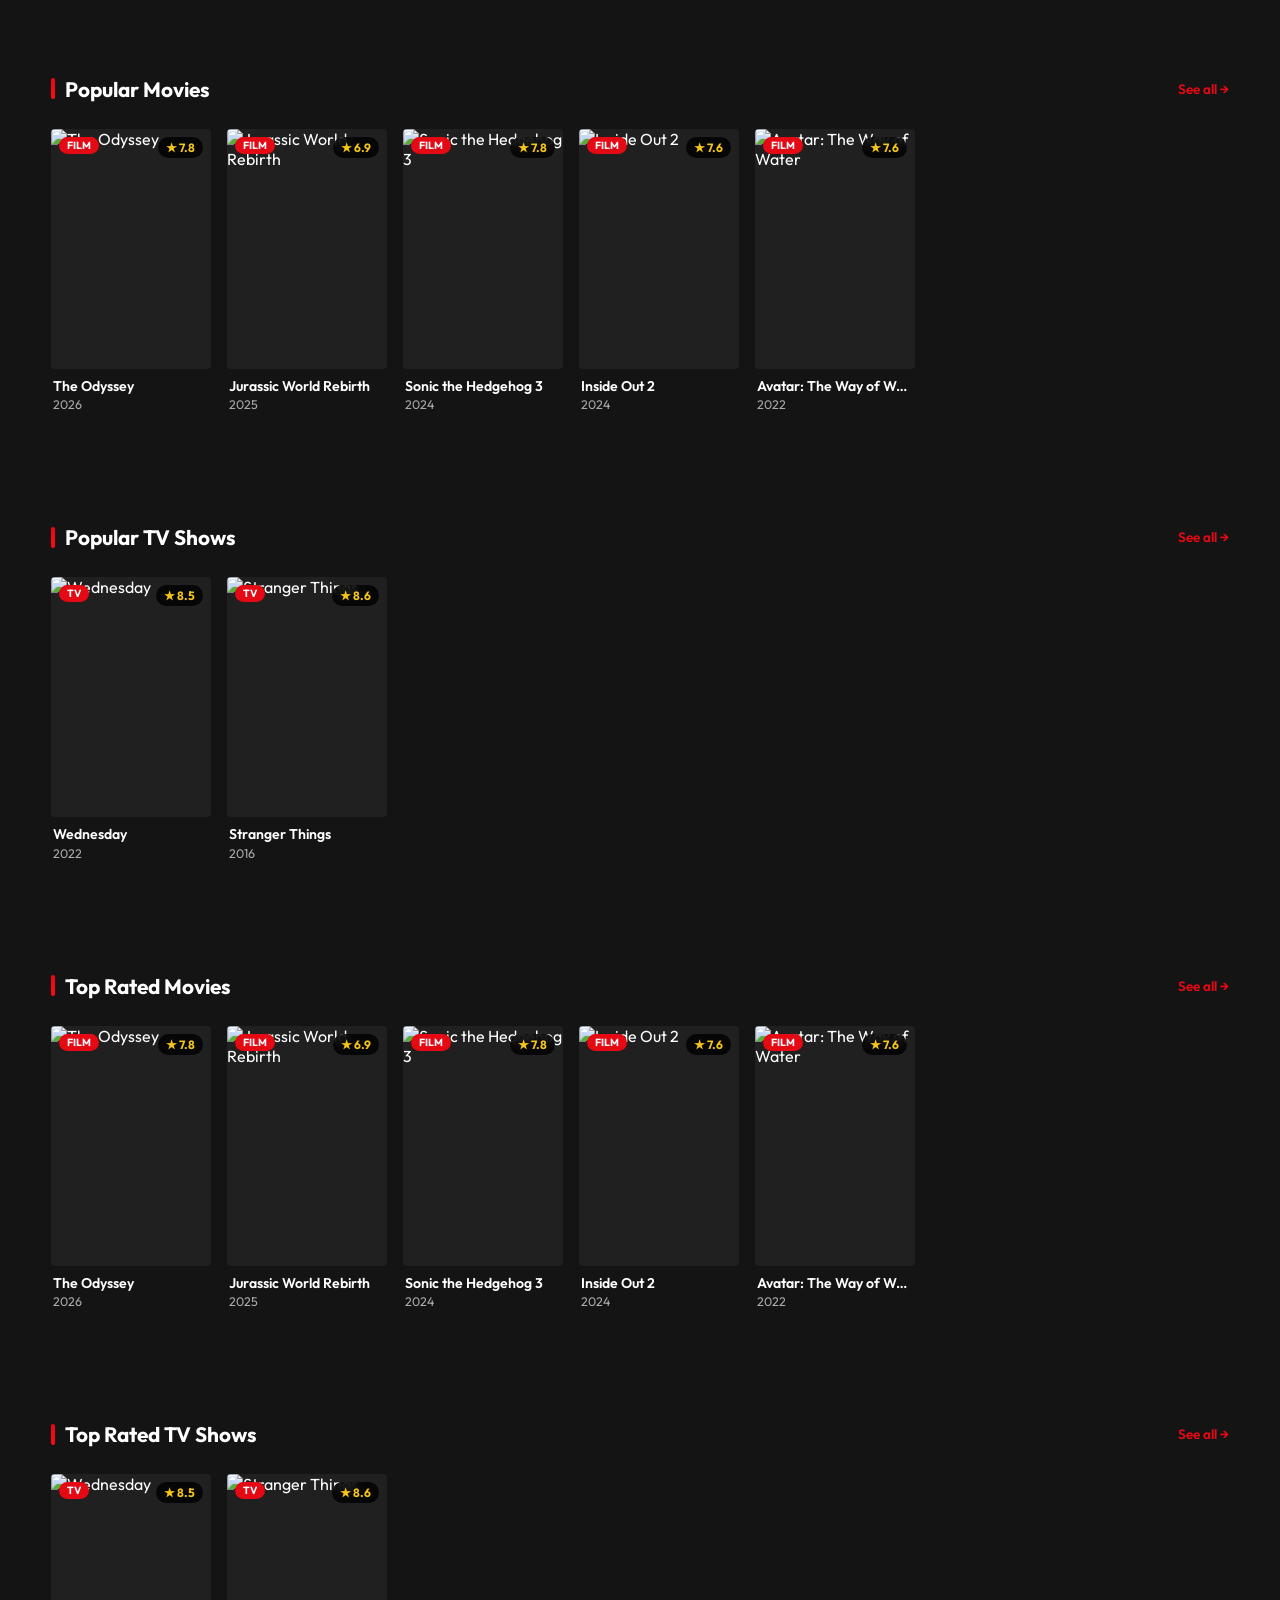
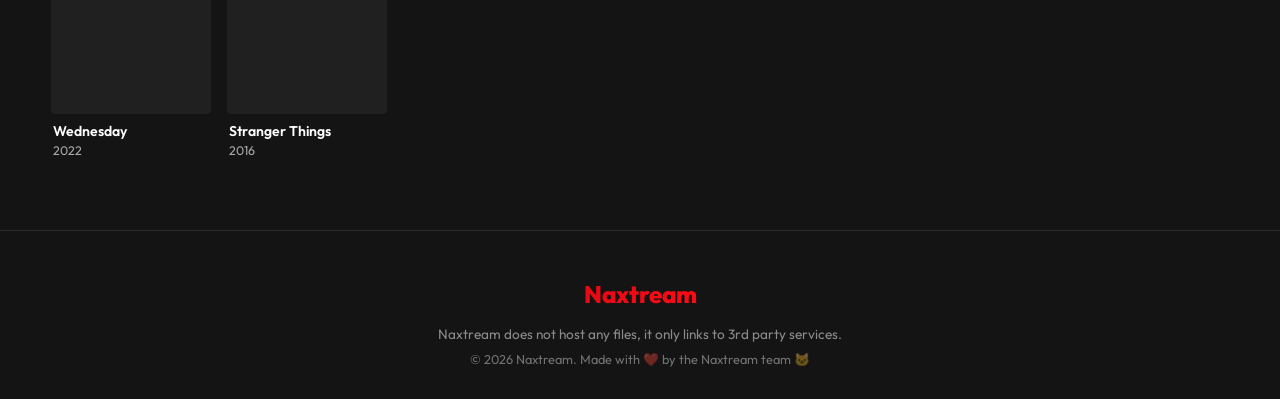
==== commit 6013c1a7: "feat: add Terms of Service popup and update footers" ====
--- a/index.html
+++ b/index.html
@@ -166,8 +166,8 @@
 
 <footer>
   <div class="footer-logo">Naxtream</div>
-  <p>Movie data provided by <a href="https://www.themoviedb.org" target="_blank">TMDB</a>. Streams by VidSrc & 2Embed.</p>
-  <p style="margin-top:.5rem;font-size:.8rem">For personal use only. We do not host any content.</p>
+  <p style="margin-bottom:.5rem;font-size:.85rem;color:rgba(255,255,255,.5)">Naxtream does not host any files, it only links to 3rd party services.</p>
+  <p style="font-size:.8rem;color:rgba(255,255,255,.4)">© 2026 Naxtream. Made with ❤️ by the Naxtream team 🐱</p>
 </footer>
 
 <script src="js/api.js"></script>
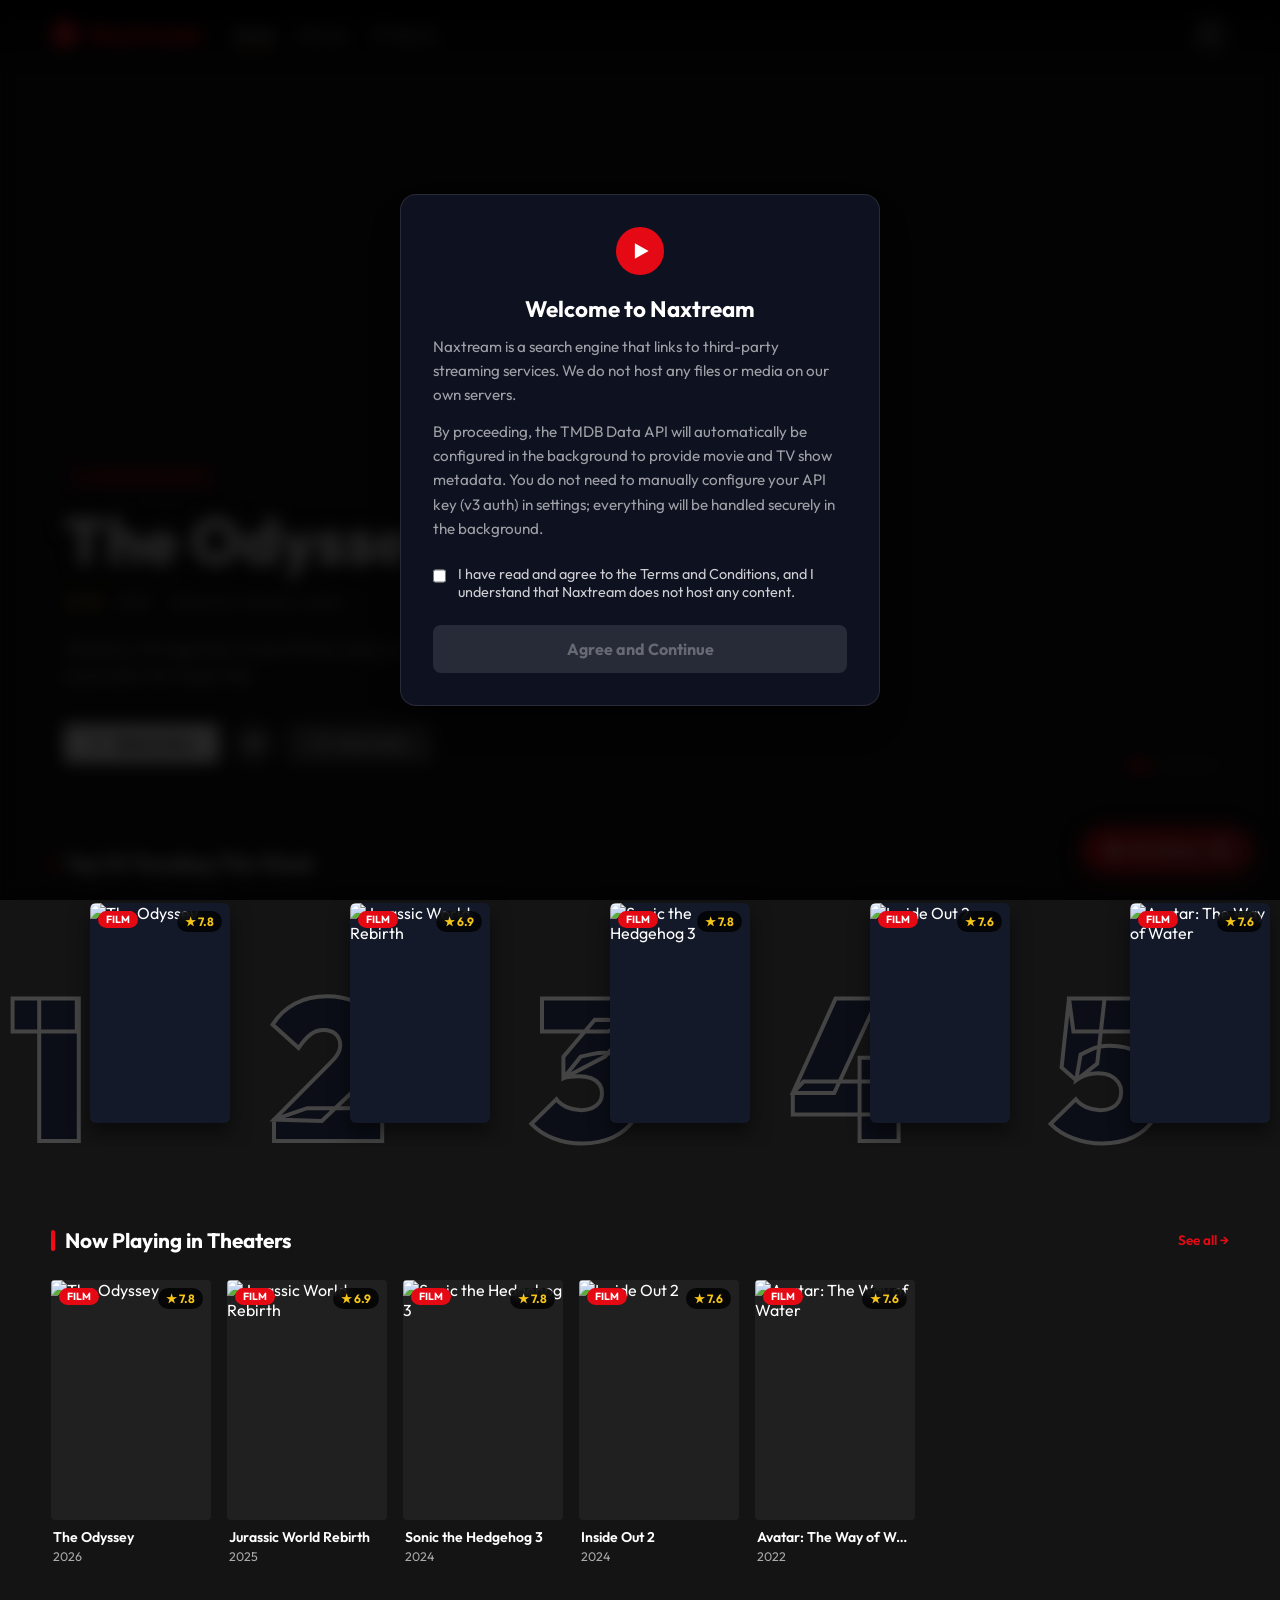
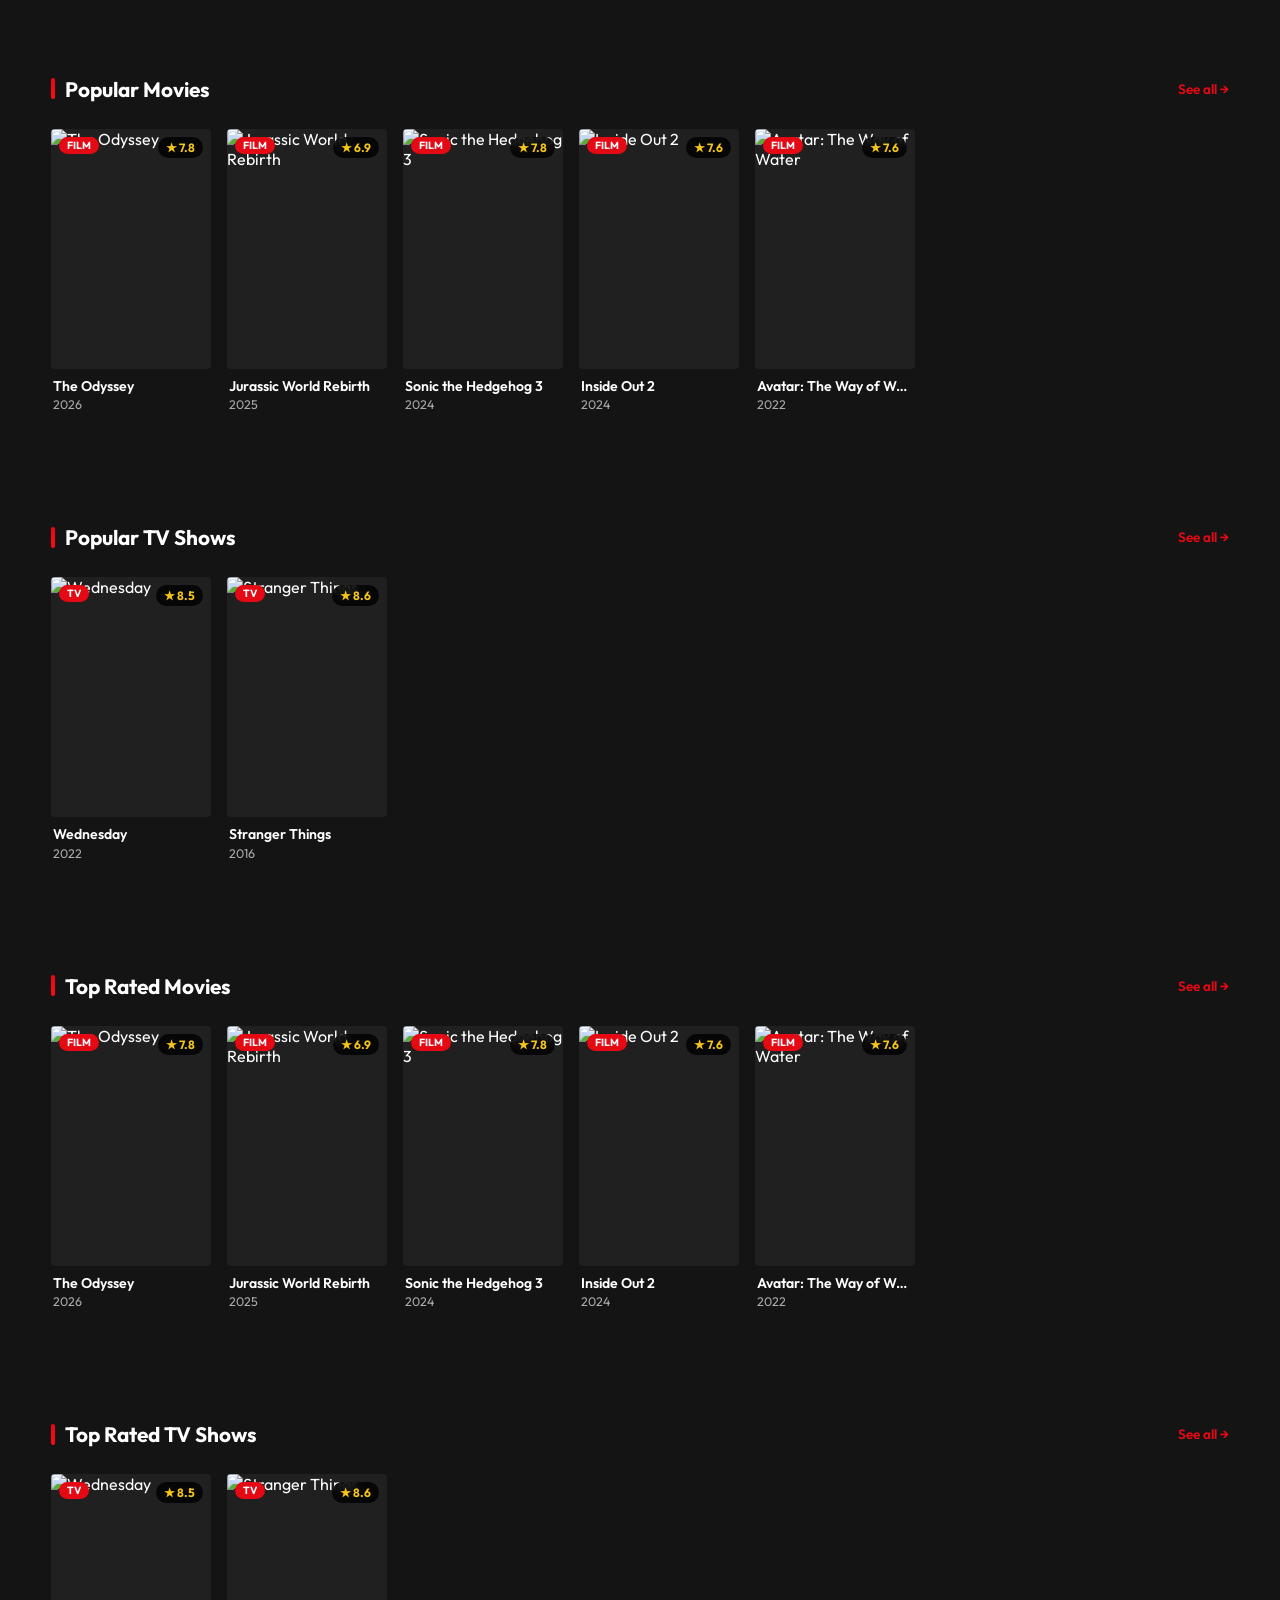
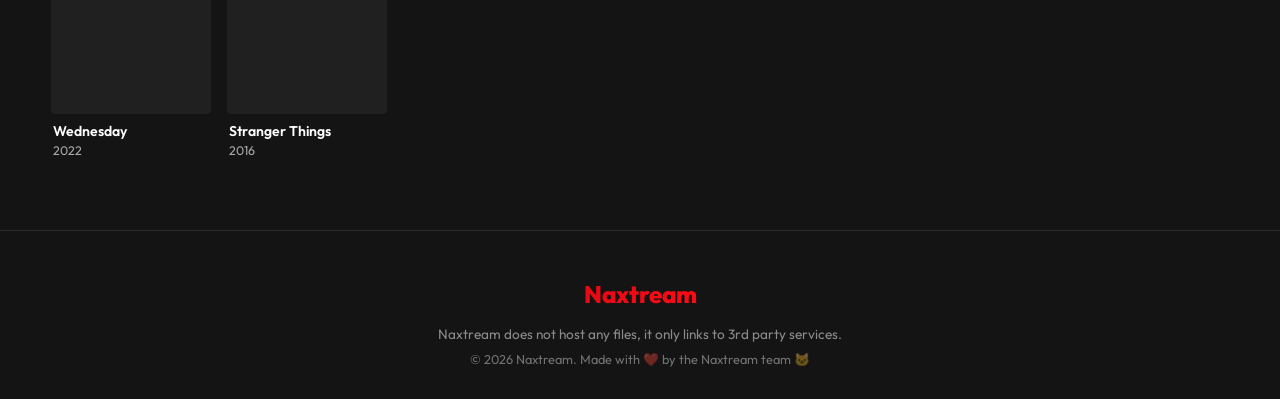
==== commit e888cb3f: "feat: add hero logo and watchlist button" ====
--- a/index.html
+++ b/index.html
@@ -43,6 +43,7 @@
       <svg viewBox="0 0 24 24" fill="currentColor" width="12" height="12"><path d="M12 2l3.09 6.26L22 9.27l-5 4.87 1.18 6.88L12 17.77l-6.18 3.25L7 14.14 2 9.27l6.91-1.01L12 2z"/></svg>
       Trending Now
     </div>
+    <img id="heroLogo" class="hero-logo-img" src="" alt="Logo" style="display:none">
     <h1 id="heroTitle">Loading…</h1>
     <div class="hero-meta" id="heroMeta"></div>
     <p class="hero-overview" id="heroOverview"></p>
@@ -51,6 +52,9 @@
         <svg viewBox="0 0 24 24" fill="currentColor"><path d="M8 5v14l11-7z"/></svg>
         Watch Now
       </a>
+      <button class="btn-add-list" id="heroAddList" title="Add to My List">
+        <svg viewBox="0 0 24 24" fill="none" stroke="currentColor" stroke-width="2"><path d="M12 5v14m-7-7h14"/></svg>
+      </button>
       <a href="#" class="btn-info" id="heroInfo">
         <svg viewBox="0 0 24 24" fill="none" stroke="currentColor" stroke-width="2" stroke-linecap="round"><circle cx="12" cy="12" r="10"/><line x1="12" y1="8" x2="12" y2="8"/><line x1="12" y1="12" x2="12" y2="16"/></svg>
         More Info
@@ -278,26 +282,51 @@
     `<div class="hero-dot ${i===0?'active':''}" onclick="showHero(${i})"></div>`
   ).join('');
 }
-function showHero(idx) {
+async function showHero(idx) {
   heroIdx = idx;
   const m = heroItems[idx];
   const bg = document.getElementById('heroBg');
+  const titleEl = document.getElementById('heroTitle');
+  const logoEl = document.getElementById('heroLogo');
   const genres = (m.genre_ids||[]).slice(0,3).map(id => GENRE_MAP[id]).filter(Boolean).join(' · ');
+  
   bg.style.backgroundImage = `url(https://image.tmdb.org/t/p/original${m.backdrop_path})`;
-  document.getElementById('heroTitle').textContent = m.title || m.name;
+  
+  // Fetch logo dynamically
+  titleEl.style.display = 'block';
+  logoEl.style.display = 'none';
+  titleEl.textContent = m.title || m.name;
+  
+  try {
+    const type = m.media_type || (m.name ? 'tv' : 'movie');
+    const imgs = await fetch(`https://api.themoviedb.org/3/${type}/${m.id}/images?api_key=${TMDB.apiKey}&include_image_language=en,null`).then(r => r.json());
+    if (imgs && imgs.logos && imgs.logos.length > 0) {
+      logoEl.src = `https://image.tmdb.org/t/p/w500${imgs.logos[0].file_path}`;
+      logoEl.style.display = 'block';
+      titleEl.style.display = 'none';
+    }
+  } catch(e) {}
+
   document.getElementById('heroMeta').innerHTML =
     `<span class="rating">&#9733; ${m.vote_average?.toFixed(1)}</span>
-     <span>${(m.release_date||'').slice(0,4)}</span>
+     <span>${(m.release_date||m.first_air_date||'').slice(0,4)}</span>
      ${genres ? `<span>${genres}</span>` : ''}`;
   document.getElementById('heroOverview').textContent = m.overview;
   
   // Play directly when clicking Watch Now
-  document.getElementById('heroWatch').href = `watch.html?id=${m.id}&type=movie`;
+  document.getElementById('heroWatch').href = `watch.html?id=${m.id}&type=${m.media_type || (m.name ? 'tv' : 'movie')}`;
   
   // Open details modal when clicking More Info
   document.getElementById('heroInfo').onclick = (e) => {
     e.preventDefault();
-    openInfoModal(m.id, 'movie');
+    openInfoModal(m.id, m.media_type || (m.name ? 'tv' : 'movie'));
+  };
+
+  // Add to watchlist button functionality
+  const addBtn = document.getElementById('heroAddList');
+  addBtn.onclick = (e) => {
+    e.preventDefault();
+    addToWatchlist(m);
   };
   
   document.querySelectorAll('.hero-dot').forEach((d,i) => d.classList.toggle('active', i===idx));
--- a/css/style.css
+++ b/css/style.css
@@ -213,6 +213,20 @@
   transform: scale(1.03);
   background: #e6e6e6;
   box-shadow: 0 4px 15px rgba(255,255,255,0.25);
+}
+.btn-add-list {
+  width: 44px; height: 44px; border-radius: 50%;
+  background: rgba(255,255,255,0.15); border: 1px solid rgba(255,255,255,0.25);
+  color: #fff; display: flex; align-items: center; justify-content: center;
+  backdrop-filter: blur(8px); -webkit-backdrop-filter: blur(8px);
+  transition: all var(--transition); flex-shrink: 0;
+}
+.btn-add-list:hover {
+  background: rgba(255,255,255,0.3); border-color: #fff; transform: scale(1.08);
+}
+.hero-logo-img {
+  max-width: 80%; max-height: 180px; object-fit: contain; margin-bottom: 1rem;
+  filter: drop-shadow(0 4px 12px rgba(0,0,0,0.5));
 }
 .btn-info {
   display: inline-flex;
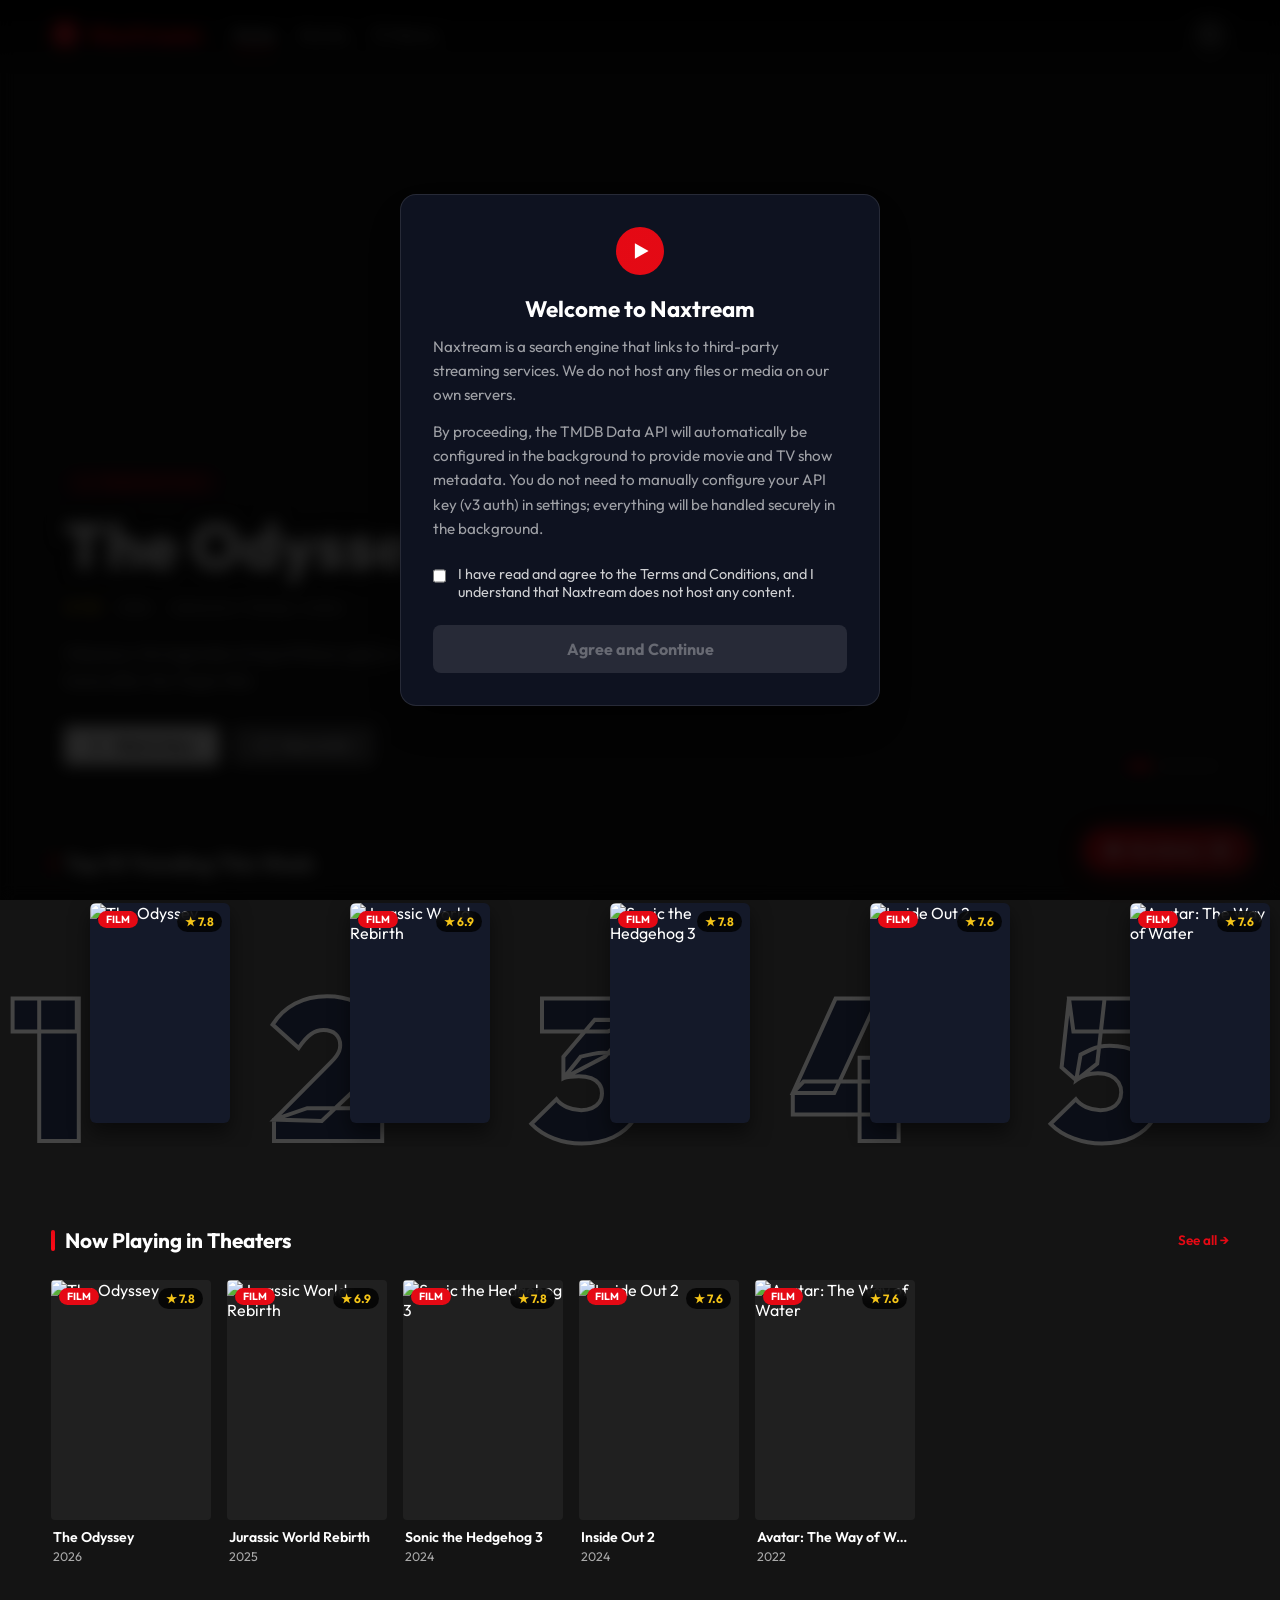
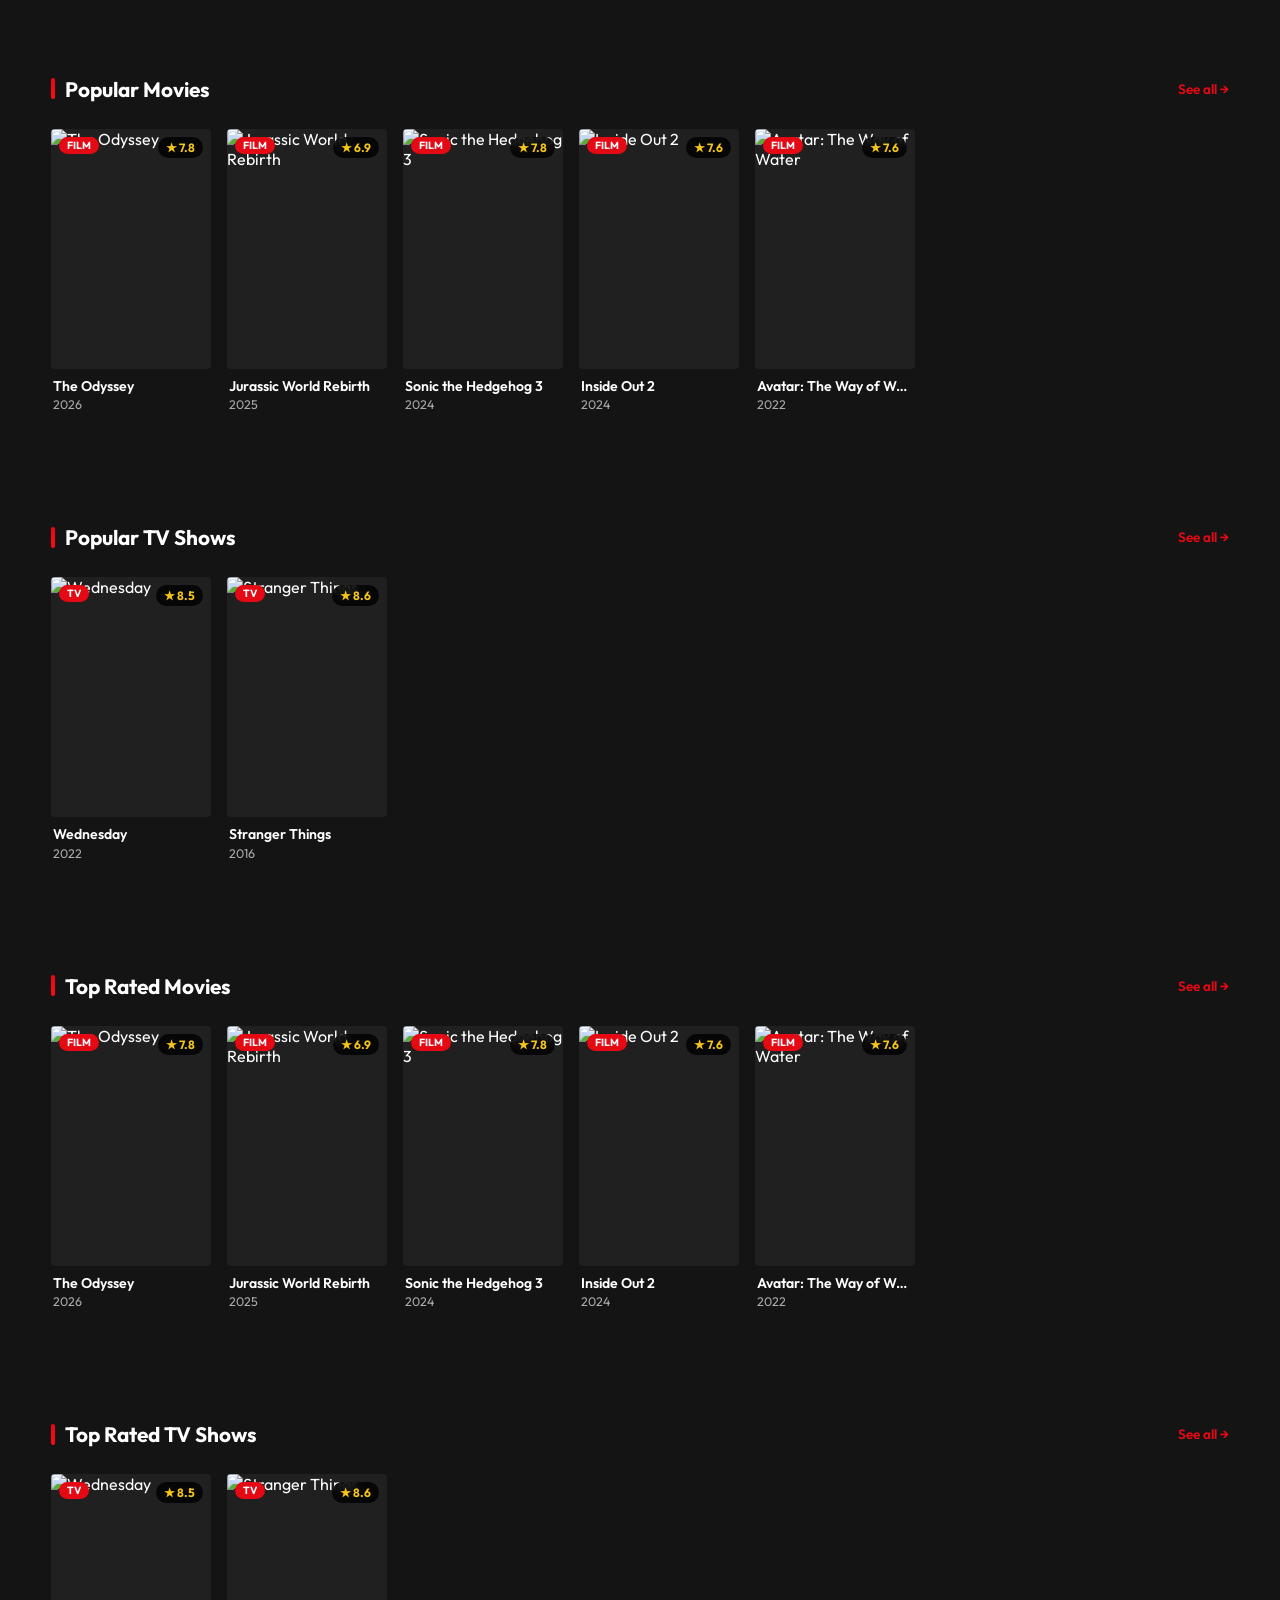
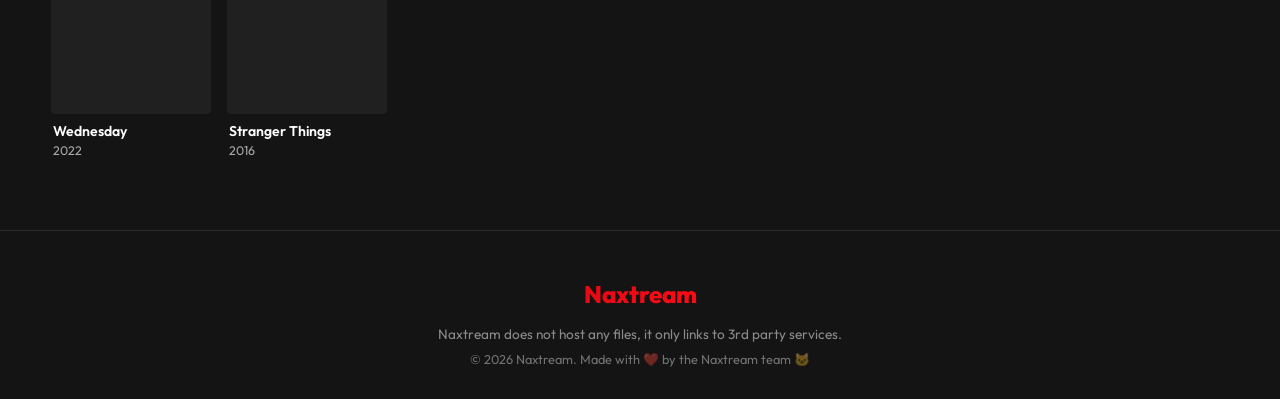
==== commit fc40db4e: "UI: Remove + button from hero section" ====
--- a/index.html
+++ b/index.html
@@ -52,9 +52,6 @@
         <svg viewBox="0 0 24 24" fill="currentColor"><path d="M8 5v14l11-7z"/></svg>
         Watch Now
       </a>
-      <button class="btn-add-list" id="heroAddList" title="Add to My List">
-        <svg viewBox="0 0 24 24" fill="none" stroke="currentColor" stroke-width="2"><path d="M12 5v14m-7-7h14"/></svg>
-      </button>
       <a href="#" class="btn-info" id="heroInfo">
         <svg viewBox="0 0 24 24" fill="none" stroke="currentColor" stroke-width="2" stroke-linecap="round"><circle cx="12" cy="12" r="10"/><line x1="12" y1="8" x2="12" y2="8"/><line x1="12" y1="12" x2="12" y2="16"/></svg>
         More Info
@@ -324,10 +321,12 @@
 
   // Add to watchlist button functionality
   const addBtn = document.getElementById('heroAddList');
-  addBtn.onclick = (e) => {
-    e.preventDefault();
-    addToWatchlist(m);
-  };
+  if (addBtn) {
+    addBtn.onclick = (e) => {
+      e.preventDefault();
+      addToWatchlist(m);
+    };
+  }
   
   document.querySelectorAll('.hero-dot').forEach((d,i) => d.classList.toggle('active', i===idx));
 }
